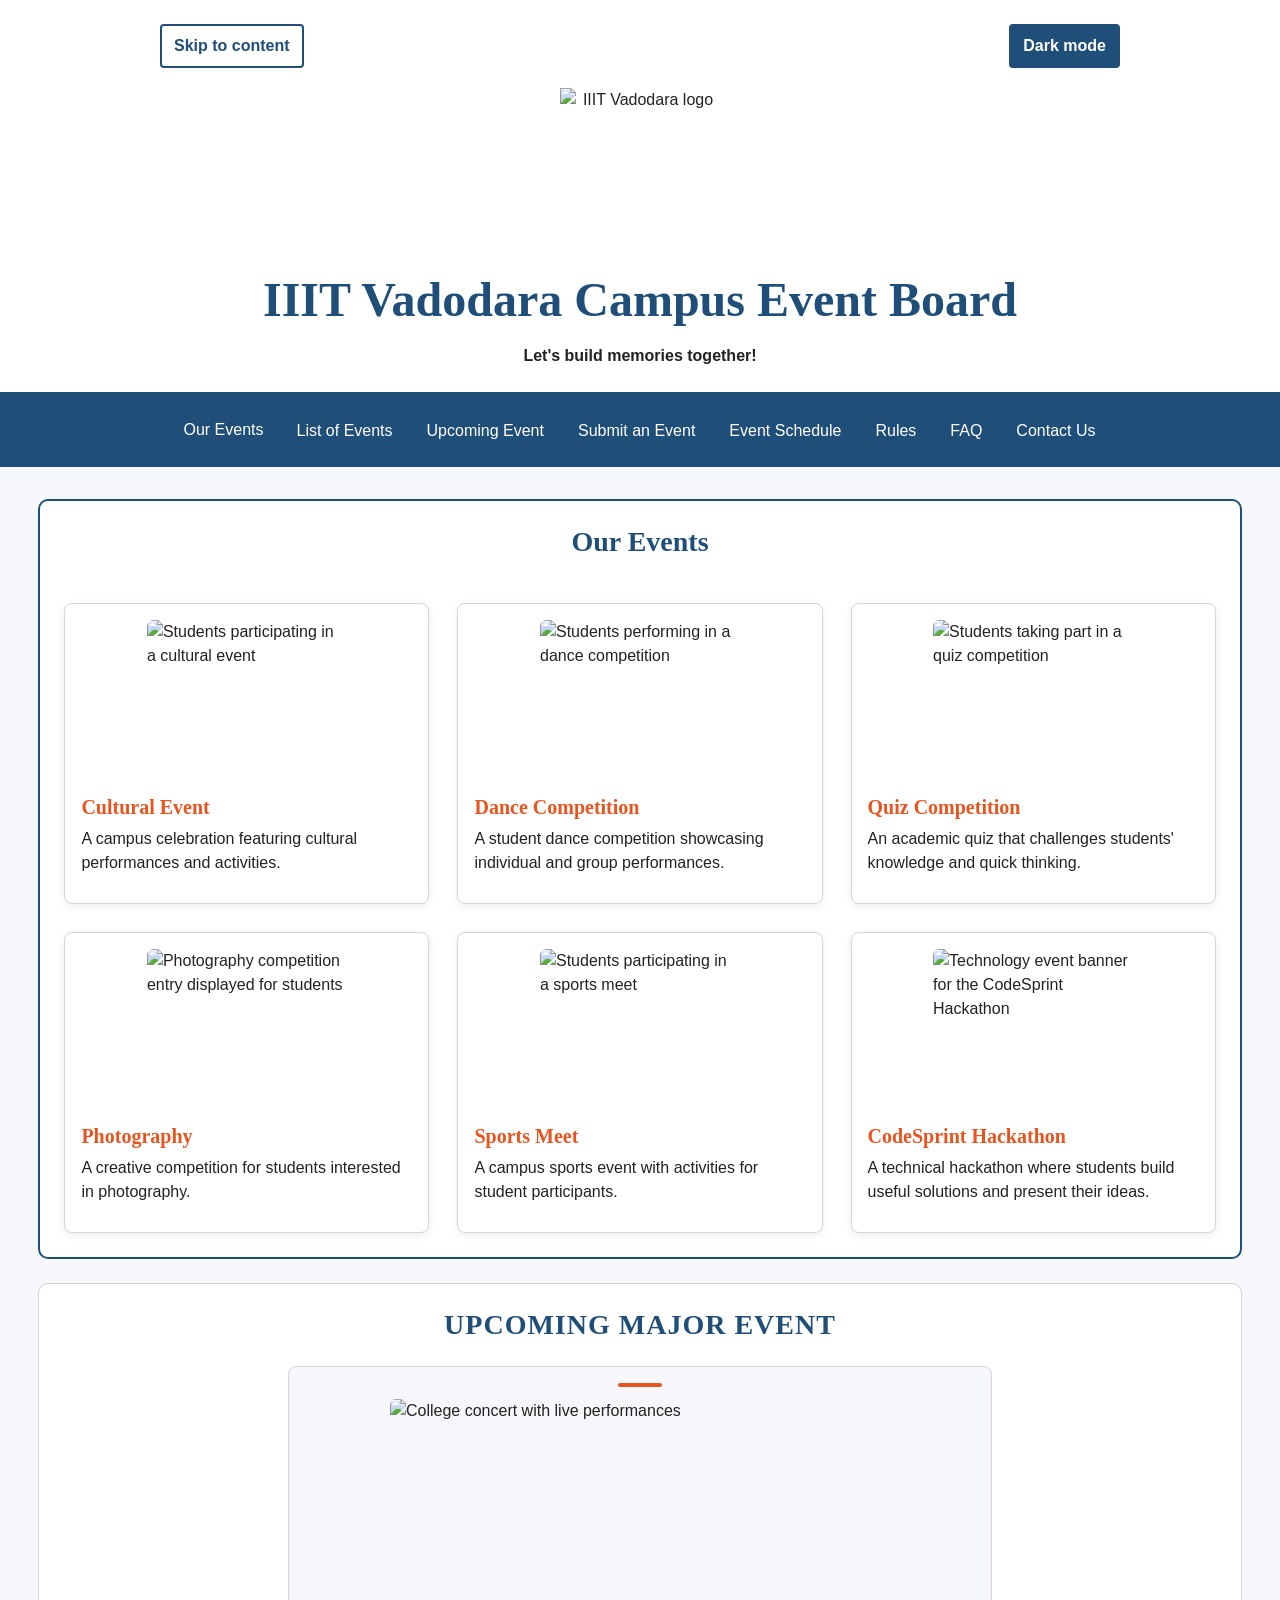
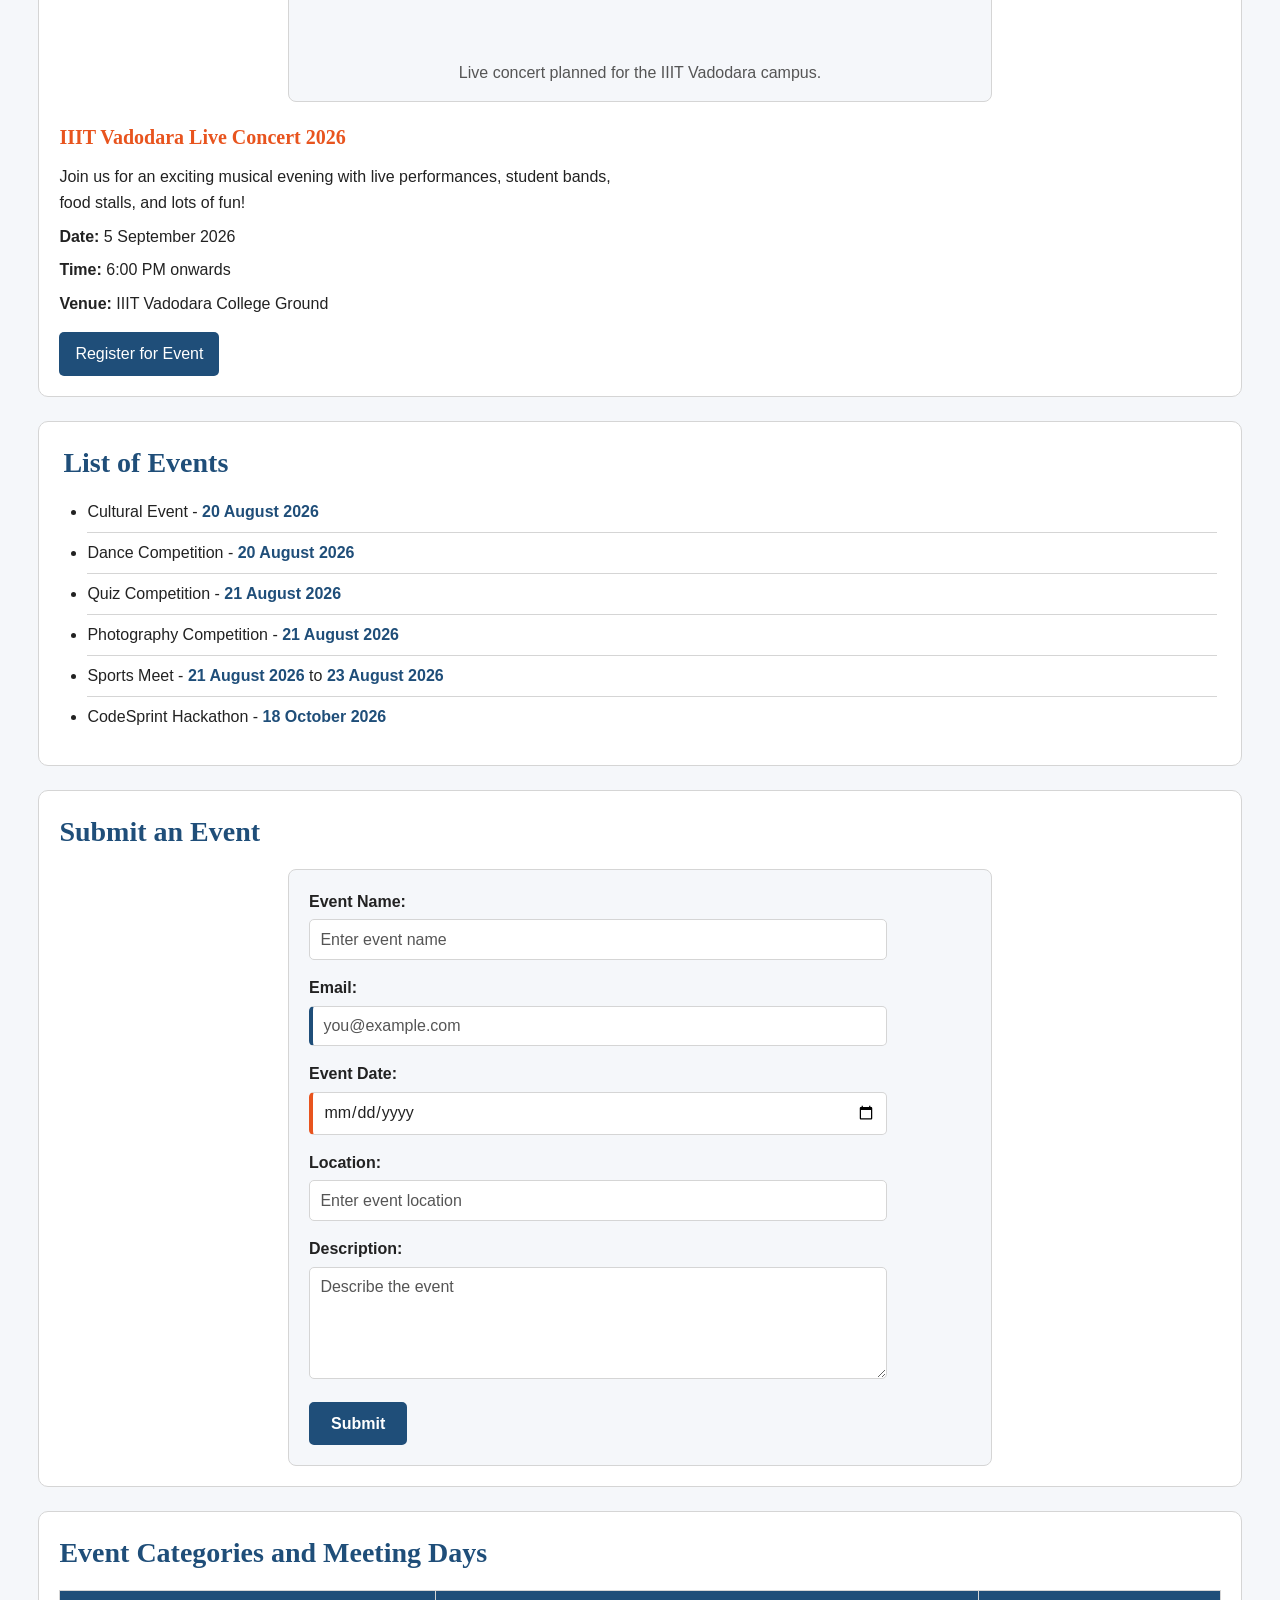
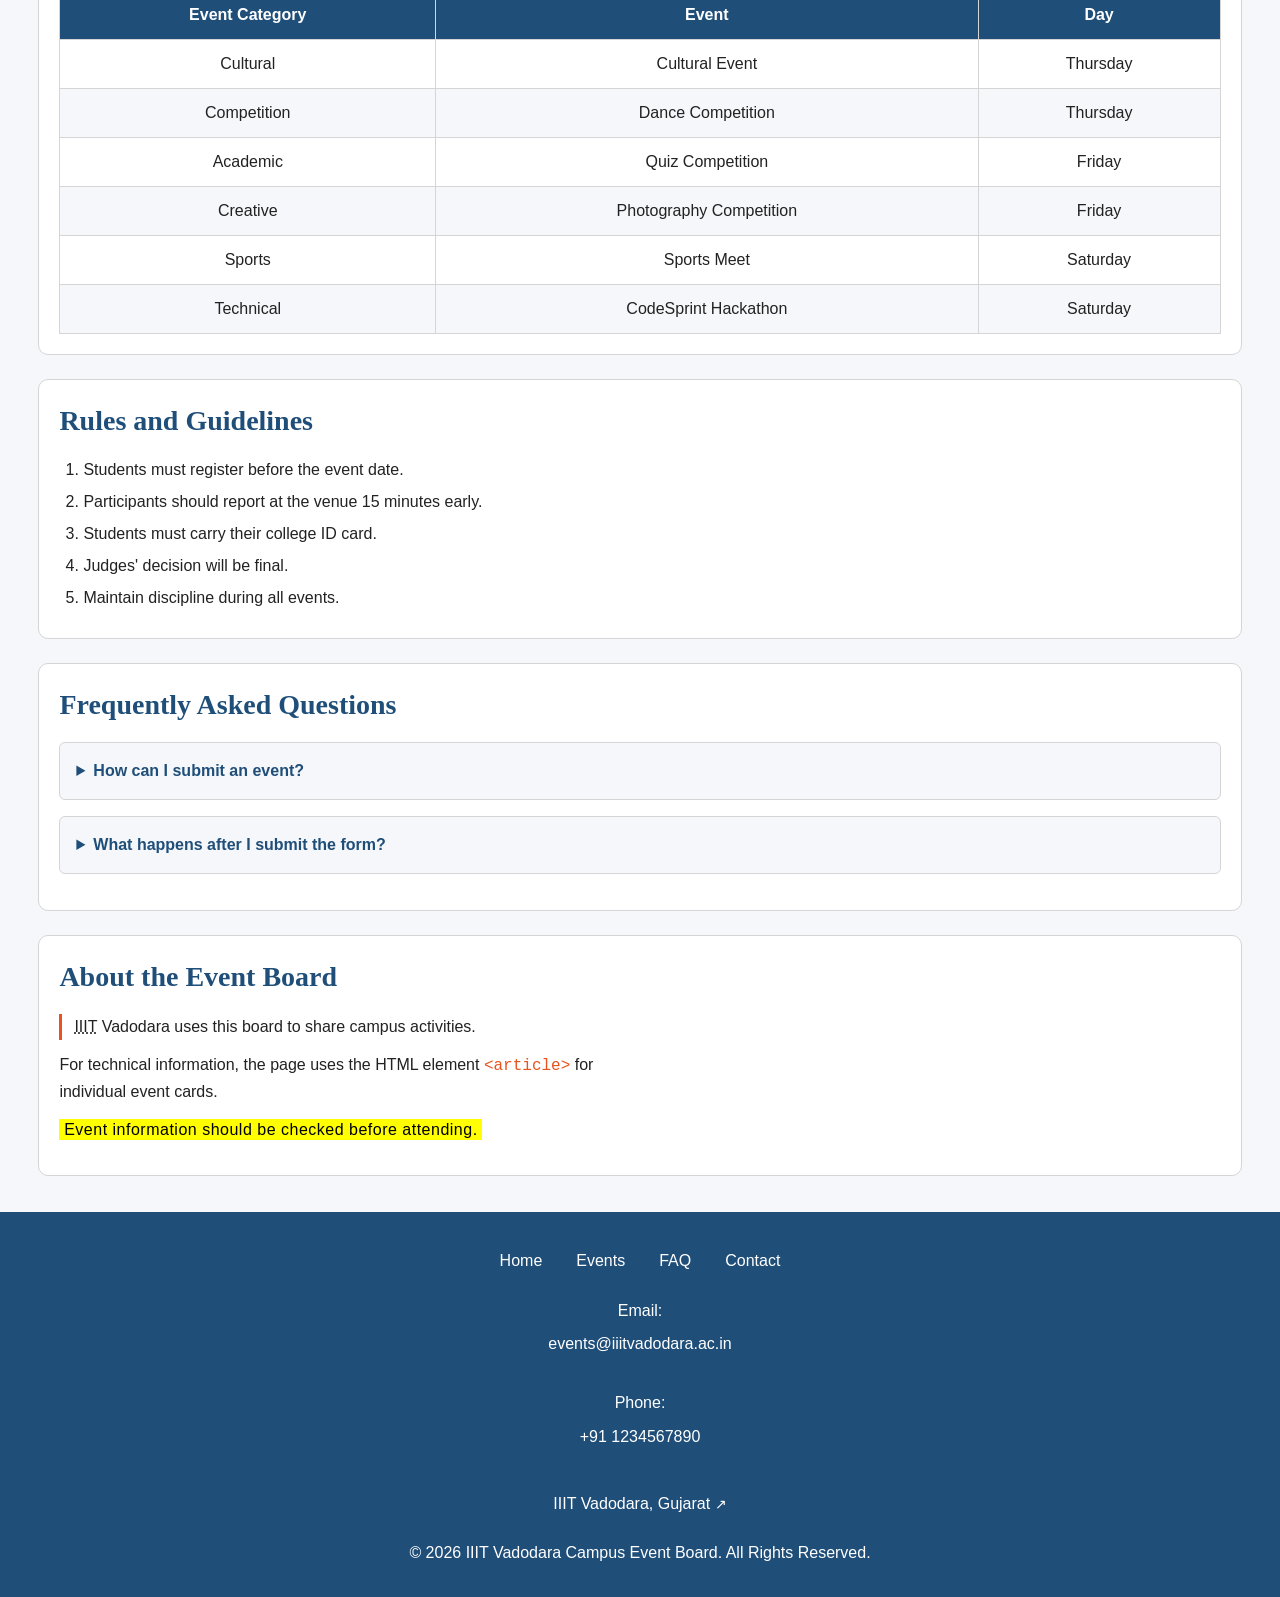
==== index.html @ 2565c114 "Adding main webpage" ====
<!DOCTYPE html>
<html lang="en">

<head>
  <meta charset="UTF-8">
  <meta name="viewport" content="width=device-width, initial-scale=1">
  <title>IIIT Vadodara Campus Event Board</title>
  <meta name="description" content="Campus Event Board for IIIT Vadodara, featuring events, schedules, registration, rules, and contact information.">

  <link rel="icon" href="favicon.png">

  <meta property="og:title" content="IIIT Vadodara Campus Event Board">
  <meta property="og:description" content="Explore campus events, upcoming activities, schedules, registration, and event guidelines at IIIT Vadodara.">
  <meta property="og:image" content="concert.jpeg">


  <link rel="stylesheet" href="base.css">
  <link rel="stylesheet" href="style.css">
  <link rel="stylesheet" href="theme-dark.css">
</head>

<body>

  <header class="site-header">
    <div class="header-tools">
      <a href="#main" class="skip">Skip to content</a>
      <button type="button" class="theme-toggle" id="theme-toggle" aria-pressed="false">Dark mode</button>
    </div>
    <img
      src="./logo.jpeg"
      alt="IIIT Vadodara logo"
      width="200"
      height="200"
    >

    <h1>IIIT Vadodara Campus Event Board</h1>

    <p>
      <strong>Let's build memories together!</strong>
    </p>
  </header>


  <nav>
    <div class="nav-links">
      <a href="#events" class="active">Our Events</a>
      <a href="#event-list">List of Events</a>
      <a href="#upcoming">Upcoming Event</a>
      <a href="#submit-event">Submit an Event</a>
      <a href="#event-table">Event Schedule</a>
      <a href="#rules">Rules</a>
      <a href="#faq">FAQ</a>
      <a href="#contact">Contact Us</a>
    </div>
    <button type="button" class="hamburger" aria-label="Open navigation menu" aria-expanded="false">Menu</button>
  </nav>

  <main id="main">

    <section id="events" class="events">
      <h2>Our Events</h2>

      <!-- B23: class selector deliberately conflicts with article selector -->
      <article>
        <img
          src="./cultural.jpg"
          alt="Students participating in a cultural event"
          width="200"
          height="160"
          loading="lazy"
          decoding="async"
        >
        <h3>Cultural Event</h3>
        <p>
          A campus celebration featuring cultural performances and activities.
        </p>
      </article>

      <article>
        <img
          src="./dance.jpeg"
          alt="Students performing in a dance competition"
          width="200"
          height="160"
          loading="lazy"
          decoding="async"
        >
        <h3>Dance Competition</h3>
        <p>
          A student dance competition showcasing individual and group performances.
        </p>
      </article>

      <article>
        <img
          src="./quiz.jpeg"
          alt="Students taking part in a quiz competition"
          width="200"
          height="160"
          loading="lazy"
          decoding="async"
        >
        <h3>Quiz Competition</h3>
        <p>
          An academic quiz that challenges students' knowledge and quick thinking.
        </p>
      </article>

      <article>
        <img
          src="./photography.jpeg"
          alt="Photography competition entry displayed for students"
          width="200"
          height="160"
          loading="lazy"
          decoding="async"
        >
        <h3>Photography</h3>
        <p>
          A creative competition for students interested in photography.
        </p>
      </article>

      <article>
        <img
          src="./sports.jpeg"
          alt="Students participating in a sports meet"
          width="200"
          height="160"
          loading="lazy"
          decoding="async"
        >
        <h3>Sports Meet</h3>
        <p>
          A campus sports event with activities for student participants.
        </p>
      </article>

      <article>
        <img
          src="./hack.png"
          alt="Technology event banner for the CodeSprint Hackathon"
          width="200"
          height="160"
          loading="lazy"
          decoding="async"
        >
        <h3>CodeSprint Hackathon</h3>
        <p>
          A technical hackathon where students build useful solutions and present their ideas.
        </p>
      </article>
    </section>

    <!-- event list section -->
    <section id="event-list" class="event-list">
      <h2>List of Events</h2>

      <ul>
        <li>
          Cultural Event -
          <time datetime="2026-08-20">20 August 2026</time>
        </li>

        <li>
          Dance Competition -
          <time datetime="2026-08-20">20 August 2026</time>
        </li>

        <li>
          Quiz Competition -
          <time datetime="2026-08-21">21 August 2026</time>
        </li>

        <li>
          Photography Competition -
          <time datetime="2026-08-21">21 August 2026</time>
        </li>

        <li>
          Sports Meet -
          <time datetime="2026-08-21">21 August 2026</time>
          to
          <time datetime="2026-08-23">23 August 2026</time>
        </li>

        <li>
          CodeSprint Hackathon -
          <time datetime="2026-10-18">18 October 2026</time>
        </li>
      </ul>
    </section>

    <!-- upcoming event section -->
    <section id="upcoming" class="upcoming">
      <h2>Upcoming Major Event</h2>

      <figure>
        <img
          src="./concert.jpeg"
          alt="College concert with live performances"
          width="500"
          height="250"
          loading="lazy"
          decoding="async"
        >
        <figcaption>
          Live concert planned for the IIIT Vadodara campus.
        </figcaption>
      </figure>

      <h3>IIIT Vadodara Live Concert 2026</h3>

      <p>
        Join us for an exciting musical evening with live performances,
        student bands, food stalls, and lots of fun!
      </p>

      <p>
        <strong>Date:</strong>
        <time datetime="2026-09-05">5 September 2026</time>
      </p>

      <p>
        <strong>Time:</strong> 6:00 PM onwards
      </p>

      <p>
        <strong>Venue:</strong> IIIT Vadodara College Ground
      </p>

      <a href="#submit-event">Register for Event</a>
    </section>

    <!-- event submission section -->
    <section id="submit-event" class="submit-event">
      <h2>Submit an Event</h2>

      <form action="sucess.html" method="get">

        <p>
          <label for="event-name">Event Name:</label>
          <input
            type="text"
            id="event-name"
            name="event-name"
            placeholder="Enter event name"
            required
          >
        </p>

        <p>
          <label for="event-email">Email:</label>
          <input
            type="email"
            id="event-email"
            name="event-email"
            placeholder="you@example.com"
            required
          >
        </p>

        <p>
          <label for="event-date">Event Date:</label>
          <input
            type="date"
            id="event-date"
            min="2026-09-24"
            max="2027-03-24"
            name="event-date"
            required
          >
        </p>

        <p>
          <label for="event-location">Location:</label>
          <input
            type="text"
            id="event-location"
            name="event-location"
            placeholder="Enter event location"
            required
          >
        </p>

        <p>
          <label for="event-description">Description:</label>
          <textarea
            id="event-description"
            name="event-description"
            placeholder="Describe the event"
            rows="5"
            cols="40"
            required
          ></textarea>
        </p>

        <button type="submit">Submit</button>

      </form>
    </section>

    <!-- event schedule section -->
    <section id="event-table" class="event-table">
      <h2>Event Categories and Meeting Days</h2>

      <table>
        <thead>
          <tr>
            <th scope="col">Event Category</th>
            <th scope="col">Event</th>
            <th scope="col">Day</th>
          </tr>
        </thead>

        <tbody>
          <tr>
            <td>Cultural</td>
            <td>Cultural Event</td>
            <td>Thursday</td>
          </tr>

          <tr>
            <td>Competition</td>
            <td>Dance Competition</td>
            <td>Thursday</td>
          </tr>

          <tr>
            <td>Academic</td>
            <td>Quiz Competition</td>
            <td>Friday</td>
          </tr>

          <tr>
            <td>Creative</td>
            <td>Photography Competition</td>
            <td>Friday</td>
          </tr>

          <tr>
            <td>Sports</td>
            <td>Sports Meet</td>
            <td>Saturday</td>
          </tr>

          <tr>
            <td>Technical</td>
            <td>CodeSprint Hackathon</td>
            <td>Saturday</td>
          </tr>
        </tbody>
      </table>
    </section>

    <!-- rules section -->
    <section id="rules" class="rules">
      <h2>Rules and Guidelines</h2>

      <ol>
        <li>Students must register before the event date.</li>
        <li>Participants should report at the venue 15 minutes early.</li>
        <li>Students must carry their college ID card.</li>
        <li>Judges' decision will be final.</li>
        <li>Maintain discipline during all events.</li>
      </ol>
    </section>

    <!-- faq section -->
    <section id="faq" class="faq">
      <h2>Frequently Asked Questions</h2>

      <details>
        <summary>How can I submit an event?</summary>
        <p>
          Complete the event submission form and select the
          <kbd>Submit</kbd> button.
        </p>
      </details>

      <details>
        <summary>What happens after I submit the form?</summary>
        <p>
          The browser displays the sample result
          <samp>Registration Successful!</samp>
          after the form is submitted.
        </p>
      </details>
    </section>

    <!-- meaningful text elements section -->
    <section id="information" class="information">
      <h2>About the Event Board</h2>

      <p>
        <abbr title="Indian Institute of Information Technology">IIIT</abbr>
        Vadodara uses this board to share campus activities.
      </p>

      <p>
        For technical information, the page uses the HTML element
        <code>&lt;article&gt;</code> for individual event cards.
      </p>

      <p>
        <mark>Event information should be checked before attending.</mark>
      </p>
    </section>

  </main>

  <!-- footer -->
  <footer id="contact">

    <nav>
      <a href="#main">Home</a>
      <a href="#events">Events</a>
      <a href="#faq">FAQ</a>
      <a href="#contact">Contact</a>
    </nav>

    <address>
      Email:
      <a href="mailto:events@iiitvadodara.ac.in">
        events@iiitvadodara.ac.in
      </a>
      <br>

      Phone:
      <a href="tel:+911234567890">
        +91 1234567890
      </a>
      <br>

      <a href="https://iiitvadodara.ac.in/">
        IIIT Vadodara, Gujarat
      </a>
    </address>

    <p>
      &copy; 2026 IIIT Vadodara Campus Event Board.
      All Rights Reserved.
    </p>

  </footer>

  <script>
    const themeToggle = document.getElementById("theme-toggle");
    const eventDate = document.getElementById("event-date");
    const eventForm = document.querySelector(".submit-event form");

    function formatDate(date) {
      const year = date.getFullYear();
      const month = String(date.getMonth() + 1).padStart(2, "0");
      const day = String(date.getDate()).padStart(2, "0");
      return `${year}-${month}-${day}`;
    }

    const today = new Date();
    const sixMonthsLater = new Date(today);
    sixMonthsLater.setMonth(sixMonthsLater.getMonth() + 6);

    eventDate.min = formatDate(today);
    eventDate.max = formatDate(sixMonthsLater);

    eventForm.addEventListener("submit", (event) => {
      if (eventDate.value < eventDate.min || eventDate.value > eventDate.max) {
        event.preventDefault();
        eventDate.setCustomValidity(`Choose a date between ${eventDate.min} and ${eventDate.max}.`);
        eventDate.reportValidity();
      } else {
        eventDate.setCustomValidity("");
      }
    });

    eventDate.addEventListener("input", () => eventDate.setCustomValidity(""));

    themeToggle.addEventListener("click", () => {
      const darkMode = document.body.classList.toggle("dark-mode");
      themeToggle.textContent = darkMode ? "Light mode" : "Dark mode";
      themeToggle.setAttribute("aria-pressed", String(darkMode));
    });

    const hamburger = document.querySelector(".hamburger");
    const navLinks = document.querySelector(".nav-links");

    hamburger.addEventListener("click", () => {
      const isOpen = navLinks.classList.toggle("is-open");
      hamburger.setAttribute("aria-expanded", String(isOpen));
      hamburger.setAttribute("aria-label", isOpen ? "Close navigation menu" : "Open navigation menu");
    });
  </script>
</body>

</html>
---- base.css ----
* { margin: 0; padding: 0; box-sizing: border-box; }

:root {
  --brand: #1f4e79;
  --accent: #e8541e;
  --surface: #f5f7fa;
  --text: #222222;
  --white: #ffffff;
  --border: #d5d5d5;
  --muted: #555555;
  --card-hover: rgb(31 78 121 / 6%);
  --success: hsl(145 55% 35%);
}

body { font-family: Arial, Helvetica, sans-serif; color: var(--text); background-color: var(--surface); }

h1, h2, h3 { font-family: Georgia, "Times New Roman", serif; }

h1 { color: var(--brand); }
h2 { color: var(--brand); margin-bottom: 1rem; }
h3 { color: var(--accent); margin-bottom: 0.5rem; }
p { line-height: 1.5; margin-bottom: 0.75rem; }

nav a { text-decoration: none; }

a:link { color: var(--brand); }
a:visited { color: var(--muted); }
a:hover { text-decoration: underline; }
a:active { color: var(--accent); }
---- style.css ----
* { box-sizing: border-box; }

body {
  display: grid;
  grid-template-areas: "header" "nav" "main" "footer";
  grid-template-columns: 1fr;
  min-height: 100vh;
}

body { font-size: 1rem; line-height: 1.5; }
p { max-width: 65ch; }
h1 { font-size: clamp(1.75rem, 4vw, 3rem); }
h2 { font-size: 1.75rem; }
h3 { font-size: 1.25rem; }
small { font-size: 0.875rem; }


.site-header {
  grid-area: header;
  padding: 1.5rem 5%;
  text-align: center;
  background-color: var(--white);
  border-bottom: 0.1875rem solid var(--brand);
}

.header-tools {
  display: flex;
  align-items: center;
  justify-content: space-between;
  gap: 1rem;
  width: calc(100% - 2rem);
  max-width: 60rem;
  margin: 0 auto 1.25rem;
}

.skip {
  display: inline-block;
  margin: 0;
  padding: 0.5rem 0.75rem;
  background-color: var(--white);
  color: var(--brand);
  border: 0.125rem solid var(--brand);
  border-radius: 0.25rem;
  font-weight: bold;
  text-decoration: none;
}

.skip:hover { background-color: var(--brand); color: var(--white); text-decoration: none; }
.skip:focus,
.theme-toggle:focus,
.hamburger:focus { outline: 0.1875rem solid var(--accent); outline-offset: 0.1875rem; }

.theme-toggle {
  display: inline-block;
  padding: 0.5rem 0.75rem;
  border: 0.125rem solid var(--brand);
  border-radius: 0.25rem;
  background-color: var(--brand);
  color: var(--white);
  font: inherit;
  font-weight: bold;
  cursor: pointer;
}

.theme-toggle:hover { background-color: var(--accent); border-color: var(--accent); }

.site-header img {
  display: block;
  width: 10rem;
  height: 10rem;
  max-width: 100%;
  object-fit: contain;
  margin: 0 auto 1rem;
}

.site-header h1 { color: var(--brand); margin-bottom: 0.5rem; }
.site-header p { margin: 0 auto; color: var(--text); }


body > nav {
  grid-area: nav;
  display: flex;
  align-items: center;
  justify-content: space-between;
  gap: 0.75rem;
  padding: 1rem 5%;
  background-color: var(--brand);
}

.nav-links {
  display: none;
  flex-wrap: wrap;
  justify-content: center;
  gap: 0.5rem;
  width: 100%;
}

.hamburger {
  display: inline-block;
  margin-left: auto;
  padding: 0.5rem 0.75rem;
  border: 0.125rem solid var(--white);
  border-radius: 0.25rem;
  background-color: transparent;
  color: var(--white);
  font: inherit;
  font-weight: bold;
  cursor: pointer;
}

/* Mobile navigation dropdown: the Menu button reveals the link list. */
@media (max-width: 39.99rem) {
  body > nav {
    flex-wrap: wrap;
  }

  .nav-links.is-open {
    display: flex;
    flex-direction: column;
    align-items: stretch;
    width: 100%;
    order: 2;
    padding-top: 0.5rem;
  }

  .nav-links.is-open a {
    width: 100%;
    text-align: center;
  }
}

/* descendant and child selectors, kept separate for comparison. */
nav a {
  color: var(--white);
  text-decoration: none;
  padding: 0.45rem 0.75rem;
  border-radius: 0.25rem;
}
nav > .nav-links > a { padding: 0.45rem 0.75rem; }
nav a:not(.active) { border: 1px solid transparent; }

/* LVHA order. */
nav a:link { color: var(--white); }
nav a:visited { color: var(--white); }
nav a:hover { background-color: var(--accent); color: var(--white); text-decoration: none; }
nav a:active { background-color: var(--white); color: var(--brand); }
nav a:focus { outline: 0.1875rem solid var(--white); outline-offset: 0.125rem; }


a[href^="https"]::after { content: " ↗"; font-size: 0.85em; }

main {
  grid-area: main;
  display: grid;
  grid-template-columns: 1fr;
  grid-template-areas: "events" "event-list" "upcoming" "submit-event" "event-table" "rules" "faq" "information";
  gap: 1.25rem;
  width: 100%;
  max-width: 100%;
  margin: 0 auto;
  padding: 2rem 3%;
}

section {
  min-width: 0;
  margin: 0 0 0.25rem 0;
  padding: 1.25rem;
  background-color: var(--white);
  border: 1px solid var(--border);
  border-radius: 0.625rem;
}

.events { grid-area: events; }
.event-list { grid-area: event-list; }
.upcoming { grid-area: upcoming; }
.submit-event { grid-area: submit-event; }
.event-table { grid-area: event-table; }
.rules { grid-area: rules; }
.faq { grid-area: faq; }
.information { grid-area: information; }

.events {
  display: grid;
  grid-template-columns: repeat(auto-fit, minmax(15rem, 1fr));
  gap: 1.25rem;
  background-color: var(--white);
  border: 0.125rem solid var(--brand);
}
.events > h2 { grid-column: 1 / -1; color: var(--brand); text-align: center; }

/* specificity example: low-specificity element selector. */
article {
  margin: 0.25rem;
  padding: 1rem;
  border: 1px solid var(--border);
  border-radius: 0.5rem;
  background-color: var(--white);
  box-shadow: 0 0.125rem 0.5rem rgb(0 0 0 / 8%);
  display: flex;
  flex-direction: column;
  justify-content: flex-start;
  min-width: 0;
}

/* sibling hover mechanism — h2 + p targets the first paragraph. */
h2 + p { border-left: 0.1875rem solid var(--accent); padding-left: 0.75rem; }
/* Lab 4 A3: h2 ~ p targets every following paragraph in the same parent. */
h2 ~ p { line-height: 1.6; }

.events article:hover {
  transform: translateY(-0.2rem);
  box-shadow: 0 0.5rem 1rem rgb(0 0 0 / 14%);
  background-color: var(--card-hover);
}
.events article:focus-within { outline: 0.125rem solid var(--accent); outline-offset: 0.125rem; }
.events article img {
  display: block;
  width: 100%;
  max-width: 12.5rem;
  height: 10rem;
  object-fit: cover;
  margin: 0 auto 1rem;
  border-radius: 0.375rem;
}
.events article h3 { color: var(--accent); margin-bottom: 0.5rem; }

/* inheritance tools. */
.events article p { color: inherit; }
.events article h3 { line-height: initial; }
.events article { text-align: unset; }


.event-list { padding: 1.25rem 1.5rem; }
.event-list ul { padding-left: 1.5rem; }
.event-list li { margin-bottom: 0.5rem; padding-bottom: 0.5rem; border-bottom: 1px solid var(--border); }
.event-list li:last-child { border-bottom: none; }
.event-list time { font-weight: bold; color: var(--brand); }

.upcoming h2 { text-align: center; text-transform: uppercase; letter-spacing: 0.0625rem; margin-bottom: 1.25rem; }
.upcoming figure {
  position: relative;
  width: 100%;
  max-width: 44rem;
  margin: 0 auto 1.25rem;
  padding: 1rem;
  background-color: var(--surface);
  border: 1px solid var(--border);
  border-radius: 0.5rem;
}


.upcoming figure::before {
  content: "";
  display: block;
  width: 2.8rem;
  height: 0.25rem;
  margin: 0 auto 0.75rem;
  background-color: var(--accent);
  border-radius: 0.125rem;
}

.upcoming figure img {
  display: block;
  width: 100%;
  max-width: 31.25rem;
  height: auto;
  aspect-ratio: 2 / 1;
  object-fit: cover;
  margin: 0 auto;
  border-radius: 0.375rem;
}
.upcoming figcaption { margin-top: 0.75rem; text-align: center; color: var(--muted); }
.upcoming h3 { color: var(--accent); margin-bottom: 0.75rem; }
.upcoming p { margin-bottom: 0.5rem; }
.upcoming > a {
  display: inline-block;
  margin-top: 0.5rem;
  padding: 0.6rem 1rem;
  background-color: var(--brand);
  color: var(--white);
  border-radius: 0.3125rem;
  text-decoration: none;
}
.upcoming > a:link { color: var(--white); }
.upcoming > a:visited { color: var(--white); }
.upcoming > a:hover { background-color: var(--accent); color: var(--white); }
.upcoming > a:active { background-color: var(--white); color: var(--brand); }
.upcoming > a:focus { outline: 0.1875rem solid var(--accent); outline-offset: 0.1875rem; }

.submit-event form {
  width: 100%;
  max-width: 44rem;
  margin: 0 auto;
  padding: 1.25rem;
  background-color: var(--surface);
  border: 1px solid var(--border);
  border-radius: 0.5rem;
}
.submit-event form p { margin-bottom: 1rem; }
.submit-event label { display: block; margin-bottom: 0.35rem; font-weight: bold; }
input,
textarea {
  width: 100%;
  max-width: 100%;
  padding: 0.65rem;
  font: 1rem Arial, Helvetica, sans-serif;
  color: var(--text);
  background-color: var(--white);
  border: 1px solid var(--border);
  border-radius: 0.3125rem;
}
/* attribute selectors. */
input[type="email"] { border-left: 0.25rem solid var(--brand); }
input[type="date"] { border-left: 0.25rem solid var(--accent); }
/* keyboard-visible form state. */
input:focus,
textarea:focus { outline: 0.1875rem solid var(--accent); outline-offset: 0.125rem; }
/* generated placeholder styling. */
input::placeholder,
textarea::placeholder { color: var(--muted); opacity: 1; }

button {
  padding: 0.65rem 1.25rem;
  font: bold 1rem Arial, Helvetica, sans-serif;
  color: var(--white);
  background-color: var(--brand);
  border: 0.125rem solid var(--brand);
  border-radius: 0.3125rem;
  cursor: pointer;
}
button:hover { background-color: var(--accent); border-color: var(--accent); }
button:focus { outline: 0.1875rem solid var(--accent); outline-offset: 0.1875rem; }

.event-table { overflow-x: auto; }
.event-table table { width: 100%; border-collapse: collapse; background-color: var(--white); }
.event-table th,
.event-table td { padding: 0.75rem; border: 1px solid var(--border); text-align: center; }
.event-table th { background-color: var(--brand); color: var(--white); font-weight: bold; }

.event-table tbody tr:nth-child(even) { background-color: var(--surface); }

.rules ol { padding-left: 1.5rem; }
.rules li { margin-bottom: 0.5rem; }
.faq details { margin-bottom: 1rem; padding: 1rem; background-color: var(--surface); border: 1px solid var(--border); border-radius: 0.375rem; }
.faq summary { cursor: pointer; font-weight: bold; color: var(--brand); }
.faq summary:hover { text-decoration: underline; }
.information mark { padding: 0.15rem 0.3rem; letter-spacing: 0.03125rem; }
.information code { color: var(--accent); font-family: "Courier New", monospace; }


footer {
  grid-area: footer;
  padding: 2rem 5%;
  background-color: var(--brand);
  color: var(--white);
  text-align: center;
}

footer nav {
  display: flex;
  justify-content: center;
  align-items: center;
  flex-wrap: wrap;
  gap: 1rem;
  margin-bottom: 1.25rem;
}

footer nav a,
footer address a {
  display: inline-block;
  padding: 0.25rem 0.5rem;
  border-radius: 0.25rem;
  color: var(--white);
  text-decoration: none;
}

/* LVHA order */
footer nav a:link,
footer address a:link {
  color: var(--white);
}

footer nav a:visited,
footer address a:visited {
  color: var(--white);
}

footer nav a:hover,
footer address a:hover {
  color: var(--brand);
  background-color: var(--white);
  text-decoration: underline;
}

footer nav a:active,
footer address a:active {
  color: var(--brand);
  background-color: var(--white);
}

footer nav a:focus,
footer address a:focus {
  color: var(--brand);
  background-color: var(--white);
  outline: 0.1875rem solid var(--accent);
  outline-offset: 0.1875rem;
}

footer address {
  display: flex;
  flex-direction: column;
  align-items: center;
  gap: 0.25rem;
  margin: 0 auto 1.25rem;
  font-style: normal;
  line-height: 1.6;
  text-align: center;
}

footer p {
  margin: 0 auto;
  max-width: 65ch;
  text-align: center;
}

@media (min-width: 40rem) {
  .nav-links { display: flex; }
  .hamburger { display: none; }
  .events { grid-template-columns: repeat(2, minmax(15rem, 1fr)); }
}

@media (min-width: 64rem) {
  main {
    grid-template-columns: 1fr;
    grid-template-areas:
      "events"
      "upcoming"
      "event-list"
      "submit-event"
      "event-table"
      "rules"
      "faq"
      "information";
    align-items: start;
  }
  .events { grid-template-columns: repeat(3, minmax(15rem, 1fr)); }
}

/* Narrow screens keep controls and cards from overlapping. */
@media (max-width: 39.99rem) {
  .header-tools { align-items: stretch; }
  .theme-toggle { white-space: nowrap; }
}



/* Registration success page */
.success-page {
    min-height: 100vh;
    display: flex;
    justify-content: center;
    align-items: center;
    padding: 2rem;
    background-color: var(--surface);
}

.success-card {
    width: min(90%, 35rem);
    padding: 3rem 2rem;
    text-align: center;
    background-color: var(--paper);
    border: 1px solid var(--brand);
    border-radius: 0.75rem;
    box-shadow: 0 0.5rem 1.5rem rgb(0 0 0 / 10%);
}

.success-icon {
    width: 4rem;
    height: 4rem;
    margin: 0 auto 1.5rem;
    display: flex;
    justify-content: center;
    align-items: center;
    border-radius: 50%;
    background-color: var(--brand);
    color: var(--white);
    font-size: 2rem;
    font-weight: bold;
}

.success-card h1 {
    margin-bottom: 1rem;
    color: var(--brand);
}

.success-card p {
    margin: 0 auto 2rem;
    max-width: 65ch;
    color: var(--text);
}

.success-home {
    display: inline-block;
    padding: 0.75rem 1.5rem;
    border-radius: 0.375rem;
    background-color: var(--brand);
    color: var(--white);
    text-decoration: none;
    font-weight: bold;
}

/* LVHA order */
.success-home:link {
    color: var(--white);
}

.success-home:visited {
    color: var(--white);
}

.success-home:hover {
    background-color: var(--accent);
    color: var(--white);
}

.success-home:active {
    background-color: var(--brand);
    color: var(--white);
}

.success-home:focus {
    outline: 0.1875rem solid var(--accent);
    outline-offset: 0.1875rem;
}
---- theme-dark.css ----
body.dark-mode {
  --brand: #6fa8dc;
  --accent: #ff9b73;
  --surface: #181818;
  --text: #eeeeee;
  --white: #242424;
  --border: #555555;
  --muted: #cccccc;
  --card-hover: rgb(255 255 255 / 7%);
  --success: hsl(145 55% 55%);
}
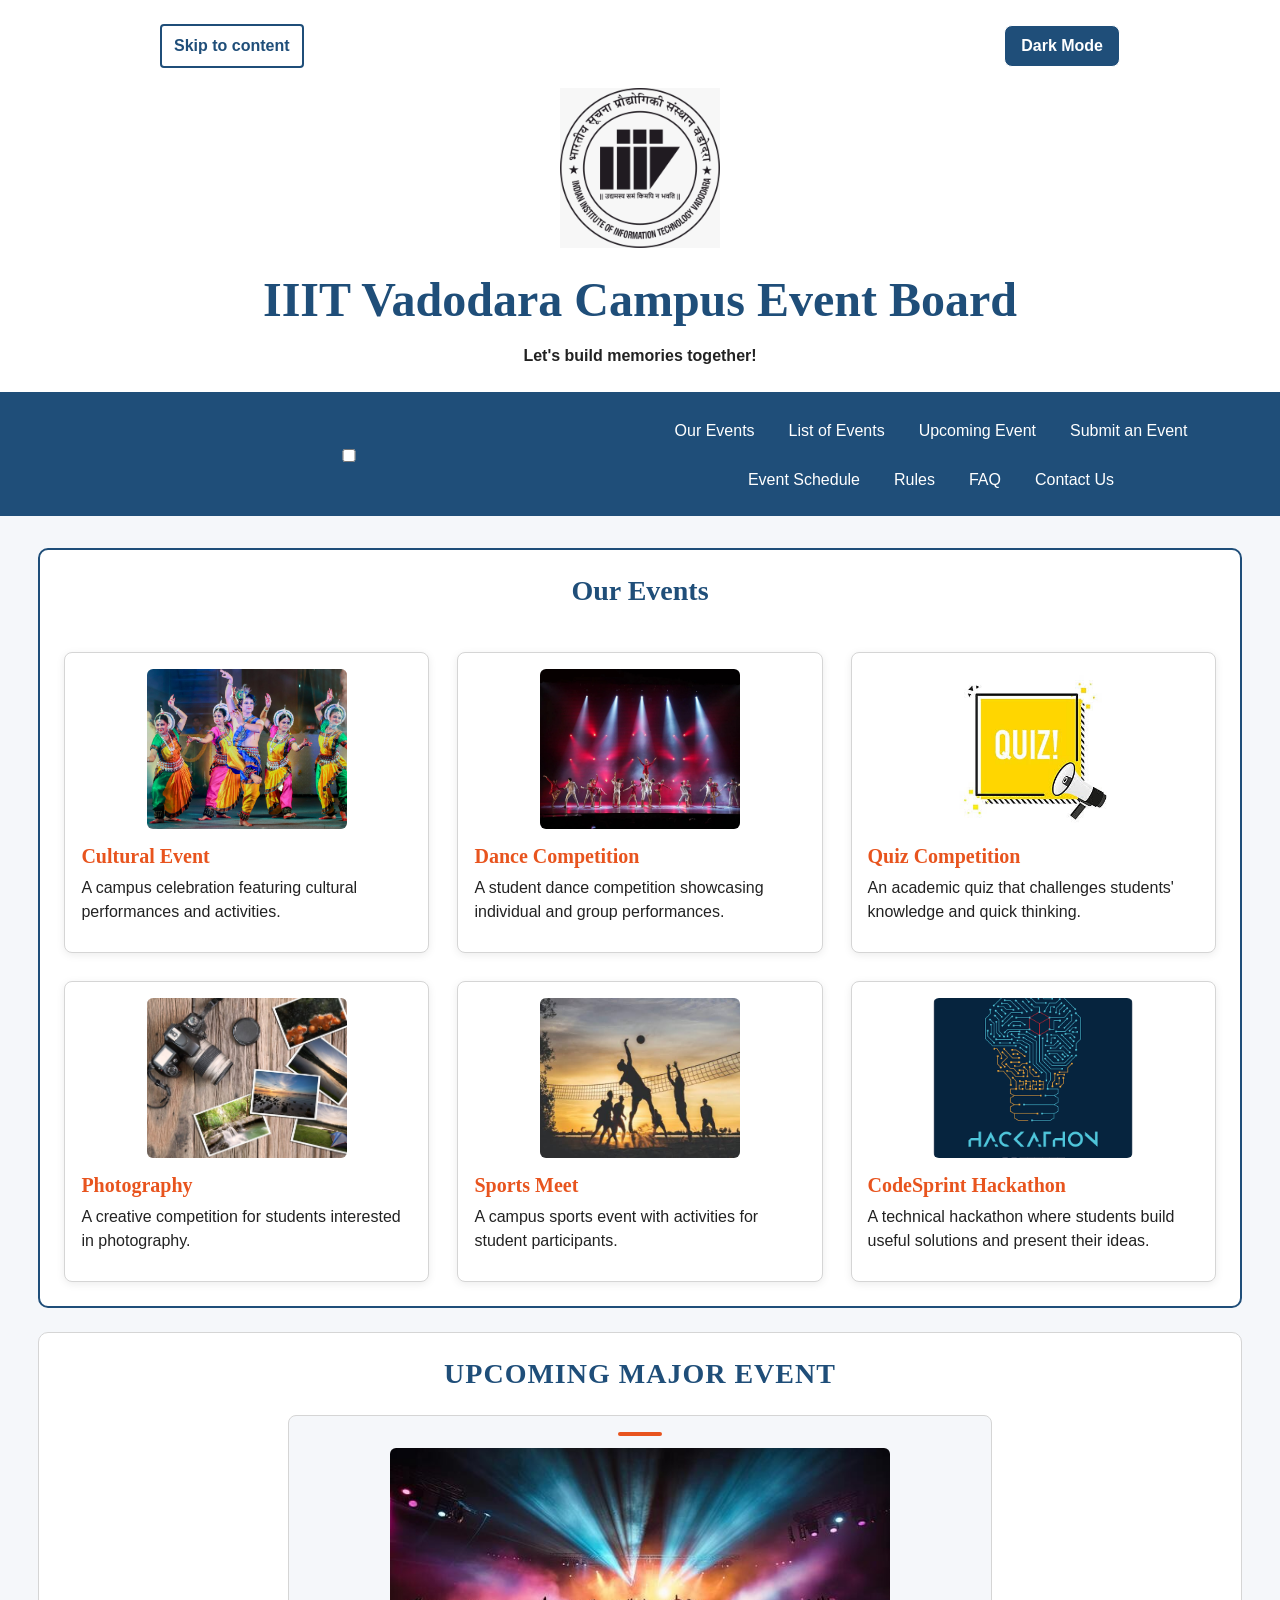
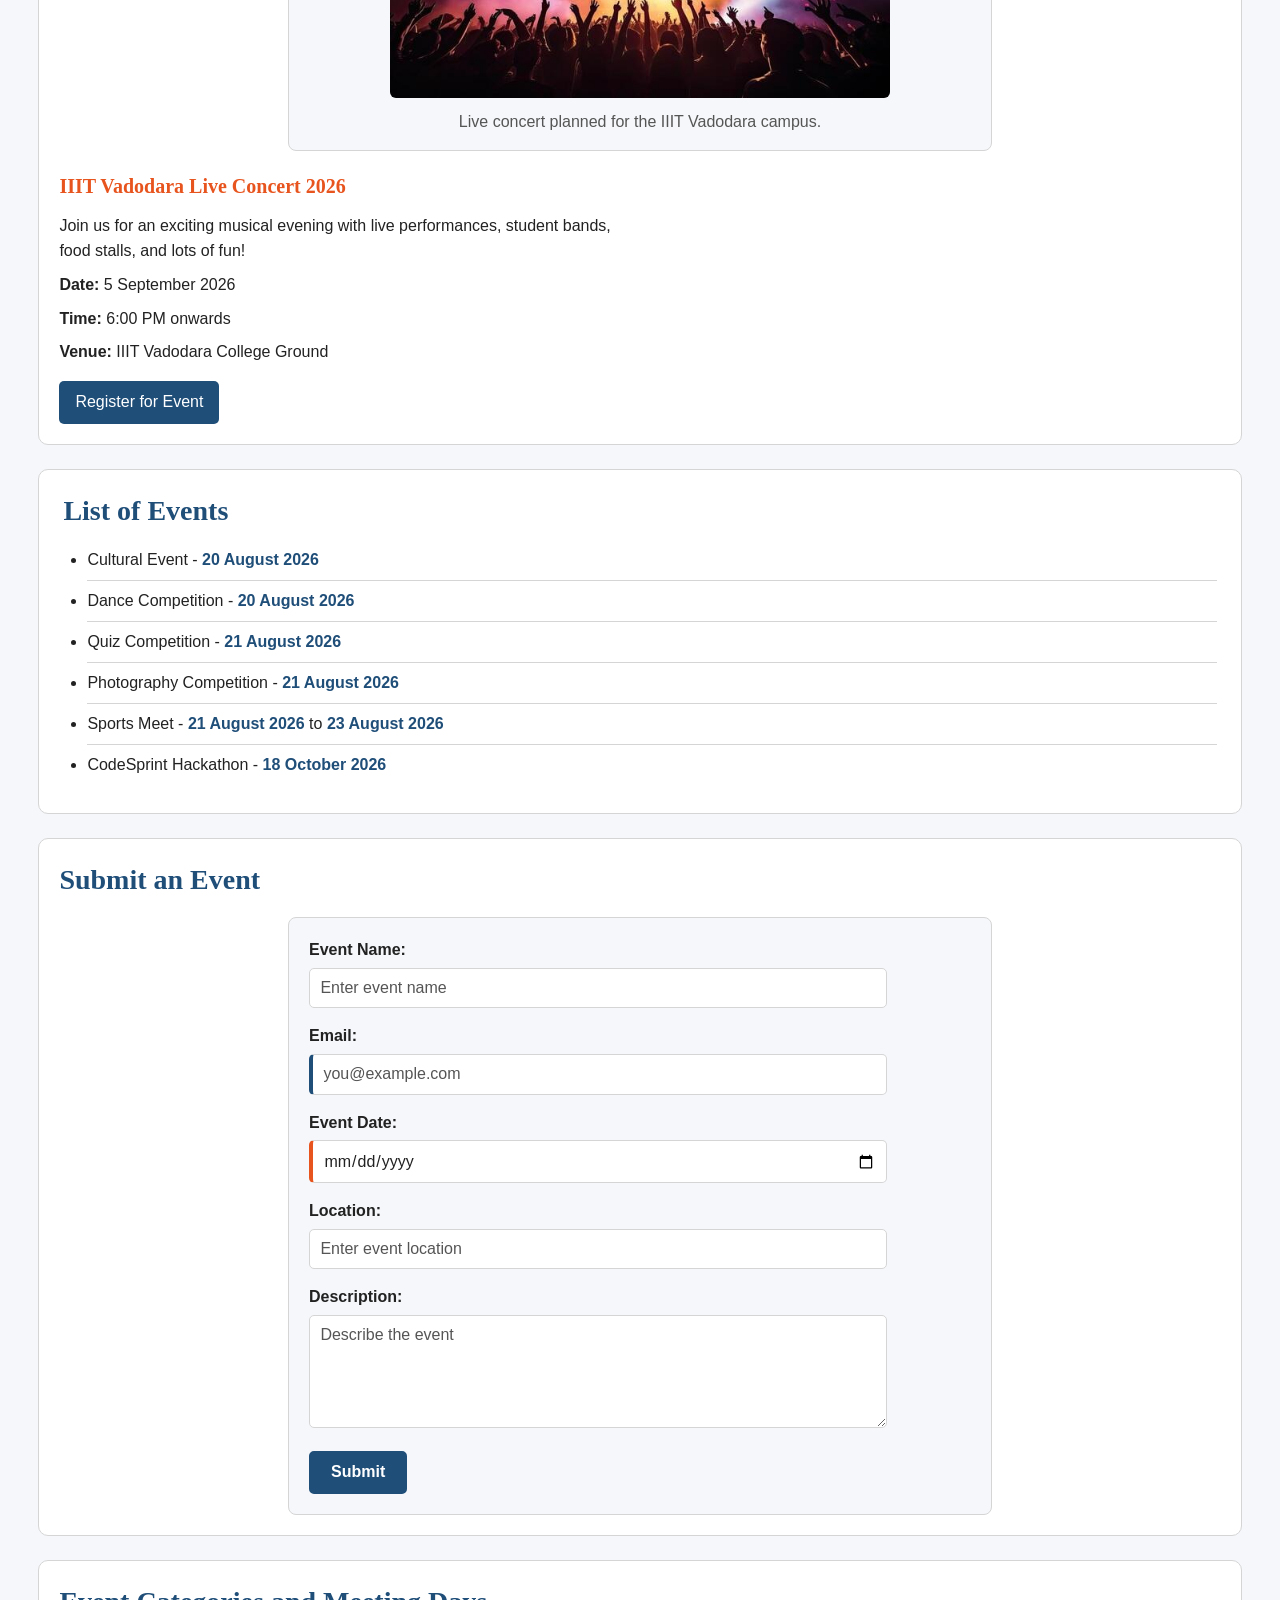
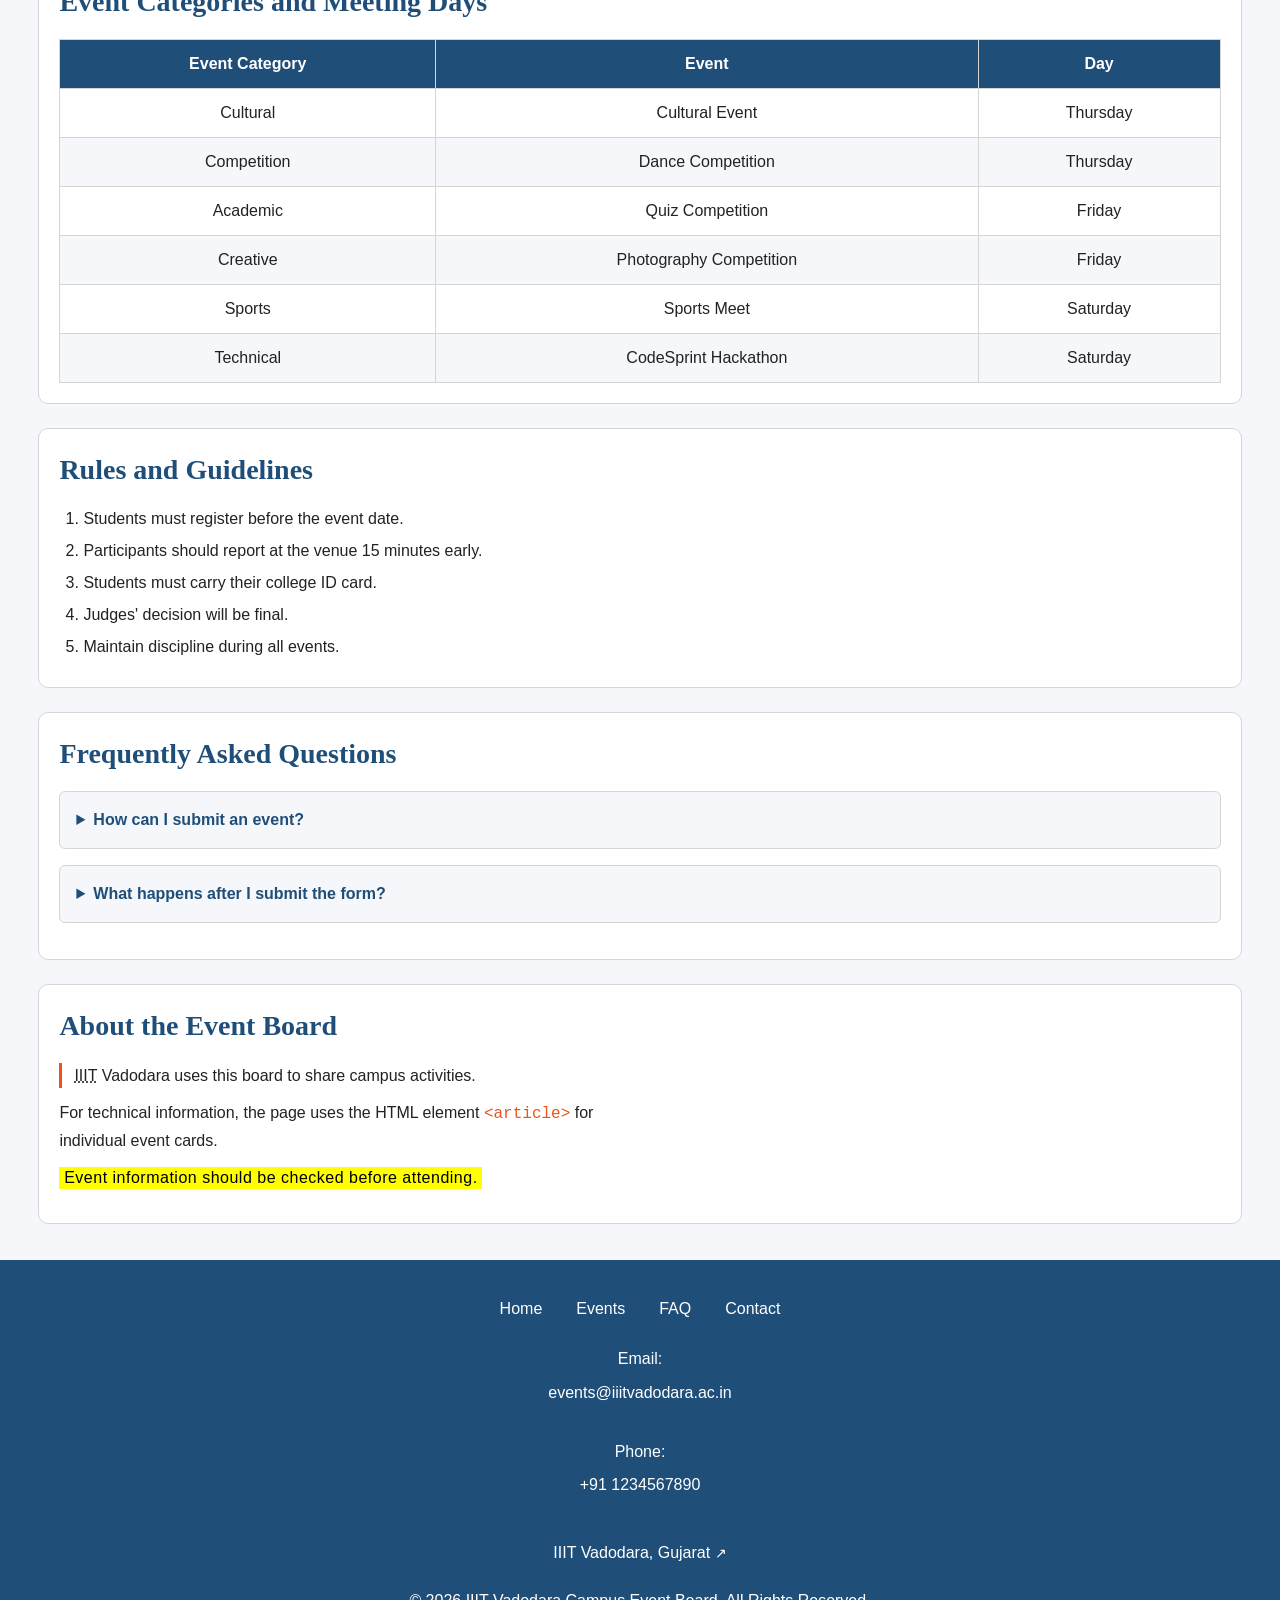
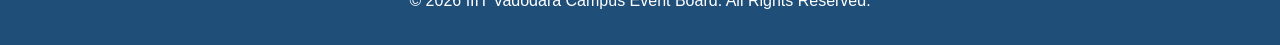
==== commit 0fb0c670: "Updated index.html" ====
--- a/index.html
+++ b/index.html
@@ -24,7 +24,15 @@
   <header class="site-header">
     <div class="header-tools">
       <a href="#main" class="skip">Skip to content</a>
-      <button type="button" class="theme-toggle" id="theme-toggle" aria-pressed="false">Dark mode</button>
+      <input
+          type="checkbox"
+          id="theme-toggle-checkbox"
+          class="theme-toggle-checkbox"
+        />
+
+        <label for="theme-toggle-checkbox" class="theme-toggle">
+          Dark Mode
+        </label>
     </div>
     <img
       src="./logo.jpeg"
@@ -42,17 +50,22 @@
 
 
   <nav>
-    <div class="nav-links">
-      <a href="#events" class="active">Our Events</a>
-      <a href="#event-list">List of Events</a>
-      <a href="#upcoming">Upcoming Event</a>
-      <a href="#submit-event">Submit an Event</a>
-      <a href="#event-table">Event Schedule</a>
-      <a href="#rules">Rules</a>
-      <a href="#faq">FAQ</a>
-      <a href="#contact">Contact Us</a>
-    </div>
-    <button type="button" class="hamburger" aria-label="Open navigation menu" aria-expanded="false">Menu</button>
+    <input type="checkbox" id="menu-toggle" class="menu-checkbox">
+
+<label for="menu-toggle" class="hamburger">
+    Menu
+</label>
+
+<div class="nav-links">
+    <a href="#events">Our Events</a>
+    <a href="#event-list">List of Events</a>
+    <a href="#upcoming">Upcoming Event</a>
+    <a href="#submit-event">Submit an Event</a>
+    <a href="#event-table">Event Schedule</a>
+    <a href="#rules">Rules</a>
+    <a href="#faq">FAQ</a>
+    <a href="#contact">Contact Us</a>
+</div>
   </nav>
 
   <main id="main">
@@ -262,12 +275,13 @@
 
         <p>
           <label for="event-date">Event Date:</label>
+
           <input
             type="date"
             id="event-date"
-            min="2026-09-24"
-            max="2027-03-24"
             name="event-date"
+            min="2026-10-12"
+            max="2027-04-12"
             required
           >
         </p>
@@ -443,53 +457,6 @@
     </p>
 
   </footer>
-
-  <script>
-    const themeToggle = document.getElementById("theme-toggle");
-    const eventDate = document.getElementById("event-date");
-    const eventForm = document.querySelector(".submit-event form");
-
-    function formatDate(date) {
-      const year = date.getFullYear();
-      const month = String(date.getMonth() + 1).padStart(2, "0");
-      const day = String(date.getDate()).padStart(2, "0");
-      return `${year}-${month}-${day}`;
-    }
-
-    const today = new Date();
-    const sixMonthsLater = new Date(today);
-    sixMonthsLater.setMonth(sixMonthsLater.getMonth() + 6);
-
-    eventDate.min = formatDate(today);
-    eventDate.max = formatDate(sixMonthsLater);
-
-    eventForm.addEventListener("submit", (event) => {
-      if (eventDate.value < eventDate.min || eventDate.value > eventDate.max) {
-        event.preventDefault();
-        eventDate.setCustomValidity(`Choose a date between ${eventDate.min} and ${eventDate.max}.`);
-        eventDate.reportValidity();
-      } else {
-        eventDate.setCustomValidity("");
-      }
-    });
-
-    eventDate.addEventListener("input", () => eventDate.setCustomValidity(""));
-
-    themeToggle.addEventListener("click", () => {
-      const darkMode = document.body.classList.toggle("dark-mode");
-      themeToggle.textContent = darkMode ? "Light mode" : "Dark mode";
-      themeToggle.setAttribute("aria-pressed", String(darkMode));
-    });
-
-    const hamburger = document.querySelector(".hamburger");
-    const navLinks = document.querySelector(".nav-links");
-
-    hamburger.addEventListener("click", () => {
-      const isOpen = navLinks.classList.toggle("is-open");
-      hamburger.setAttribute("aria-expanded", String(isOpen));
-      hamburger.setAttribute("aria-label", isOpen ? "Close navigation menu" : "Open navigation menu");
-    });
-  </script>
 </body>
 
-</html>+</html>
--- a/style.css
+++ b/style.css
@@ -531,4 +531,24 @@
 .success-home:focus {
     outline: 0.1875rem solid var(--accent);
     outline-offset: 0.1875rem;
-}+}
+
+
+
+.theme-toggle-checkbox {
+    position: absolute;
+    opacity: 0;
+}
+
+.theme-toggle {
+    cursor: pointer;
+    display: inline-block;
+    padding: 0.5rem 1rem;
+    border: 1px solid currentColor;
+    border-radius: 0.5rem;
+}
+
+.theme-toggle-checkbox:focus-visible + .theme-toggle {
+    outline: 3px solid #2563eb;
+    outline-offset: 3px;
+}
--- a/theme-dark.css
+++ b/theme-dark.css
@@ -1,11 +1,153 @@
-body.dark-mode {
-  --brand: #6fa8dc;
-  --accent: #ff9b73;
-  --surface: #181818;
-  --text: #eeeeee;
-  --white: #242424;
-  --border: #555555;
-  --muted: #cccccc;
-  --card-hover: rgb(255 255 255 / 7%);
-  --success: hsl(145 55% 55%);
+
+body:has(#theme-toggle-checkbox:checked) {
+    background-color: #121212;
+    color: #f1f1f1;
 }
+
+/* Header */
+body:has(#theme-toggle-checkbox:checked) .site-header {
+    background-color: #1e1e1e;
+    color: #f1f1f1;
+}
+
+/* Main sections*/
+body:has(#theme-toggle-checkbox:checked) main > section {
+    background-color: #1e1e1e;
+    color: #f1f1f1;
+}
+
+/* Individual event cards */
+body:has(#theme-toggle-checkbox:checked) .events article {
+    background-color: #292929;
+    color: #f1f1f1;
+    border-color: #444;
+}
+
+/* All section headings */
+body:has(#theme-toggle-checkbox:checked) main h2,
+body:has(#theme-toggle-checkbox:checked) main h3 {
+    color: #8ab4f8;
+}
+
+/* Paragraphs, list items and descriptions */
+body:has(#theme-toggle-checkbox:checked) main p,
+body:has(#theme-toggle-checkbox:checked) main li,
+body:has(#theme-toggle-checkbox:checked) main figcaption,
+body:has(#theme-toggle-checkbox:checked) main address {
+    color: #e0e0e0;
+}
+
+/* List of Events: preserve existing layout */
+body:has(#theme-toggle-checkbox:checked) .event-list {
+    background-color: #1e1e1e;
+    color: #f1f1f1;
+}
+
+body:has(#theme-toggle-checkbox:checked) .event-list li {
+    color: #e0e0e0;
+    border-color: #444;
+}
+
+body:has(#theme-toggle-checkbox:checked) .event-list time {
+    color: #8ab4f8;
+}
+
+/* Upcoming event image caption */
+body:has(#theme-toggle-checkbox:checked) .upcoming figcaption {
+    color: #e0e0e0;
+}
+
+/* Form */
+body:has(#theme-toggle-checkbox:checked) .submit-event form {
+    background-color: #292929;
+    color: #f1f1f1;
+    border-color: #444;
+}
+
+body:has(#theme-toggle-checkbox:checked) .submit-event label {
+    color: #f1f1f1;
+}
+
+body:has(#theme-toggle-checkbox:checked) input:not([type="checkbox"]),
+body:has(#theme-toggle-checkbox:checked) textarea,
+body:has(#theme-toggle-checkbox:checked) select {
+    background-color: #333;
+    color: #f1f1f1;
+    border-color: #666;
+}
+
+body:has(#theme-toggle-checkbox:checked) input::placeholder,
+body:has(#theme-toggle-checkbox:checked) textarea::placeholder {
+    color: #bdbdbd;
+}
+
+/* Buttons */
+body:has(#theme-toggle-checkbox:checked) button {
+    background-color: #245b91;
+    color: #fff;
+    border-color: #568ac0;
+}
+
+/* Event schedule table */
+body:has(#theme-toggle-checkbox:checked) .event-table table {
+    color: #f1f1f1;
+    border-color: #555;
+}
+
+body:has(#theme-toggle-checkbox:checked) .event-table th,
+body:has(#theme-toggle-checkbox:checked) .event-table td {
+    background-color: #292929;
+    color: #f1f1f1;
+    border-color: #555;
+}
+
+/* FAQ */
+body:has(#theme-toggle-checkbox:checked) .faq details {
+    color: #f1f1f1;
+}
+
+body:has(#theme-toggle-checkbox:checked) .faq summary {
+    color: #8ab4f8;
+}
+
+/* Links */
+body:has(#theme-toggle-checkbox:checked) main a,
+body:has(#theme-toggle-checkbox:checked) footer a {
+    color: #8ab4f8;
+}
+
+/* Navigation */
+body:has(#theme-toggle-checkbox:checked) nav {
+    background-color: #222;
+    color: #f1f1f1;
+}
+
+body:has(#theme-toggle-checkbox:checked) nav a {
+    color: #f1f1f1;
+}
+
+/* Footer */
+body:has(#theme-toggle-checkbox:checked) footer {
+    background-color: #1e1e1e;
+    color: #f1f1f1;
+}
+
+
+body:has(#theme-toggle-checkbox:checked) mark {
+    background-color: #66551b;
+    color: #fff;
+}
+
+body:has(#theme-toggle-checkbox:checked) code,
+body:has(#theme-toggle-checkbox:checked) kbd,
+body:has(#theme-toggle-checkbox:checked) samp {
+    background-color: #333;
+    color: #f1f1f1;
+    border-color: #555;
+}
+
+/* Keyboard accessibility */
+.theme-toggle-checkbox:focus-visible + .theme-toggle {
+    outline: 3px solid #8ab4f8;
+    outline-offset: 3px;
+}
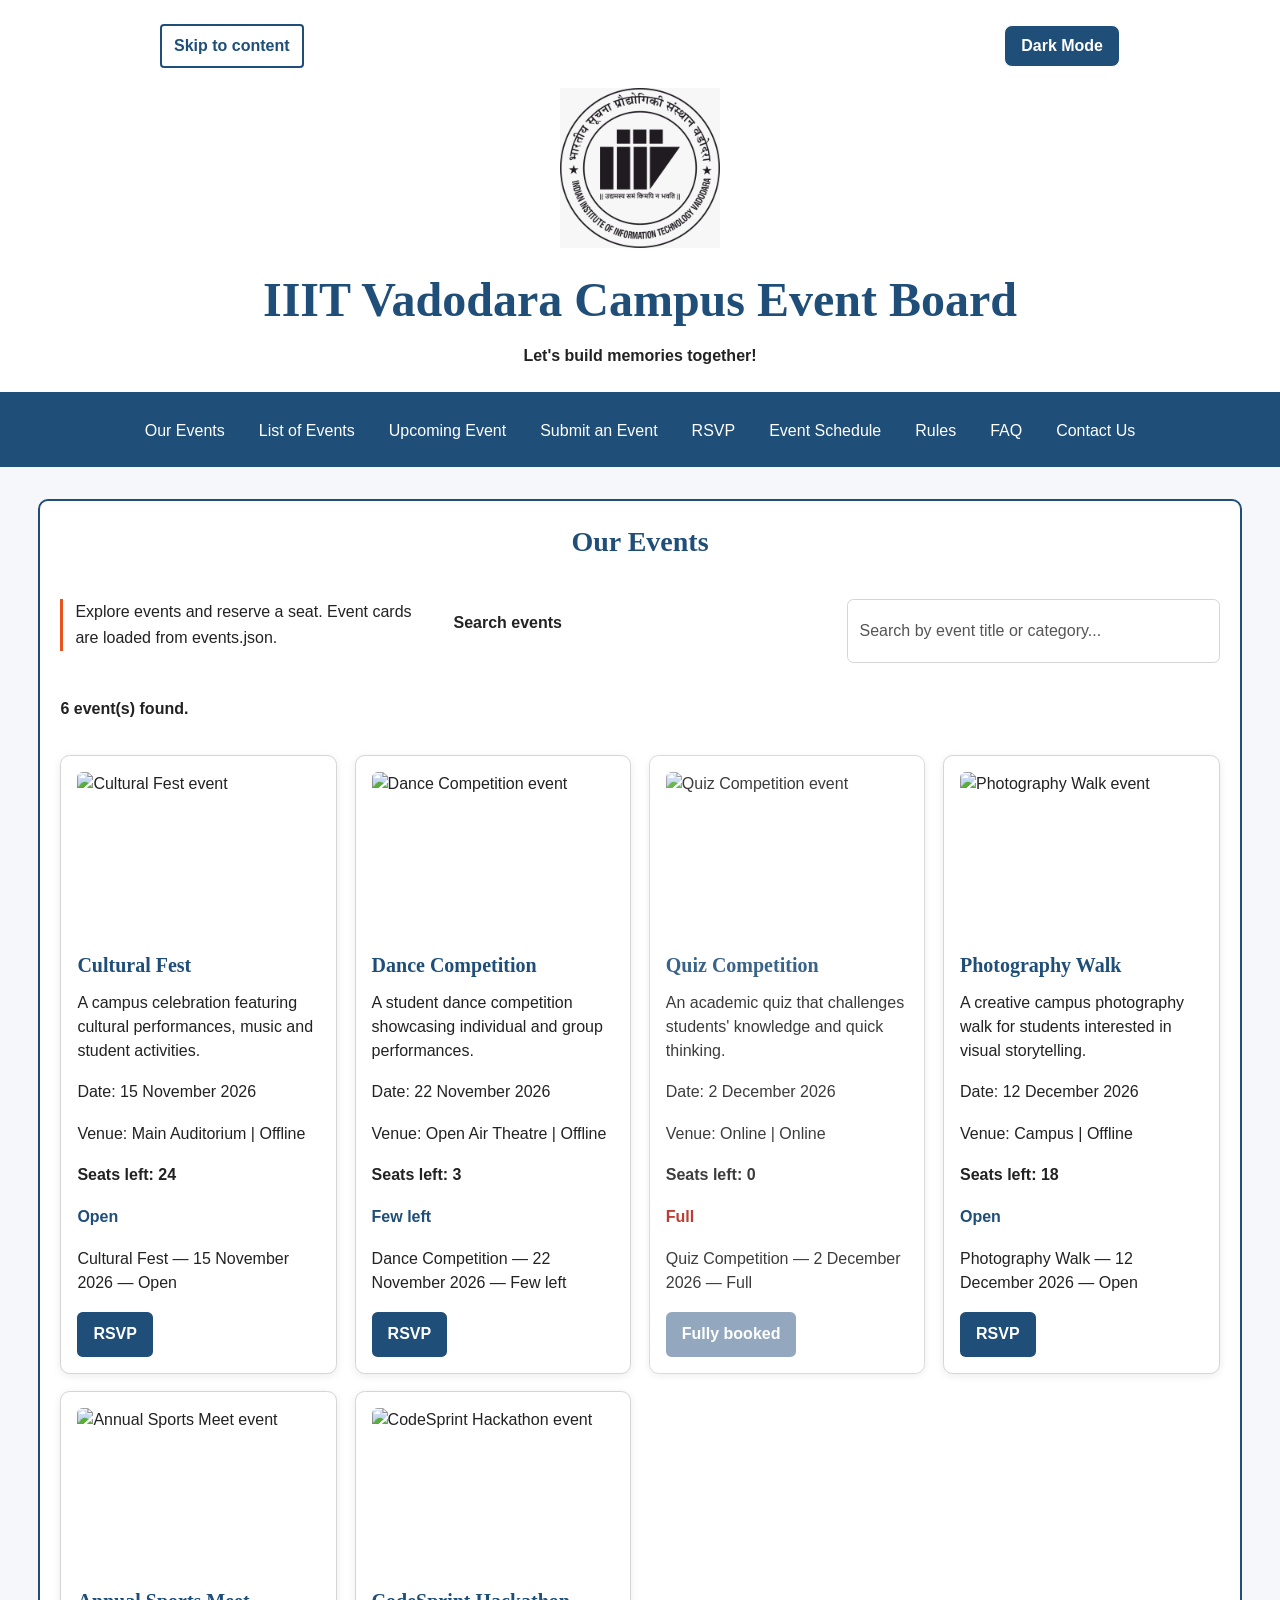
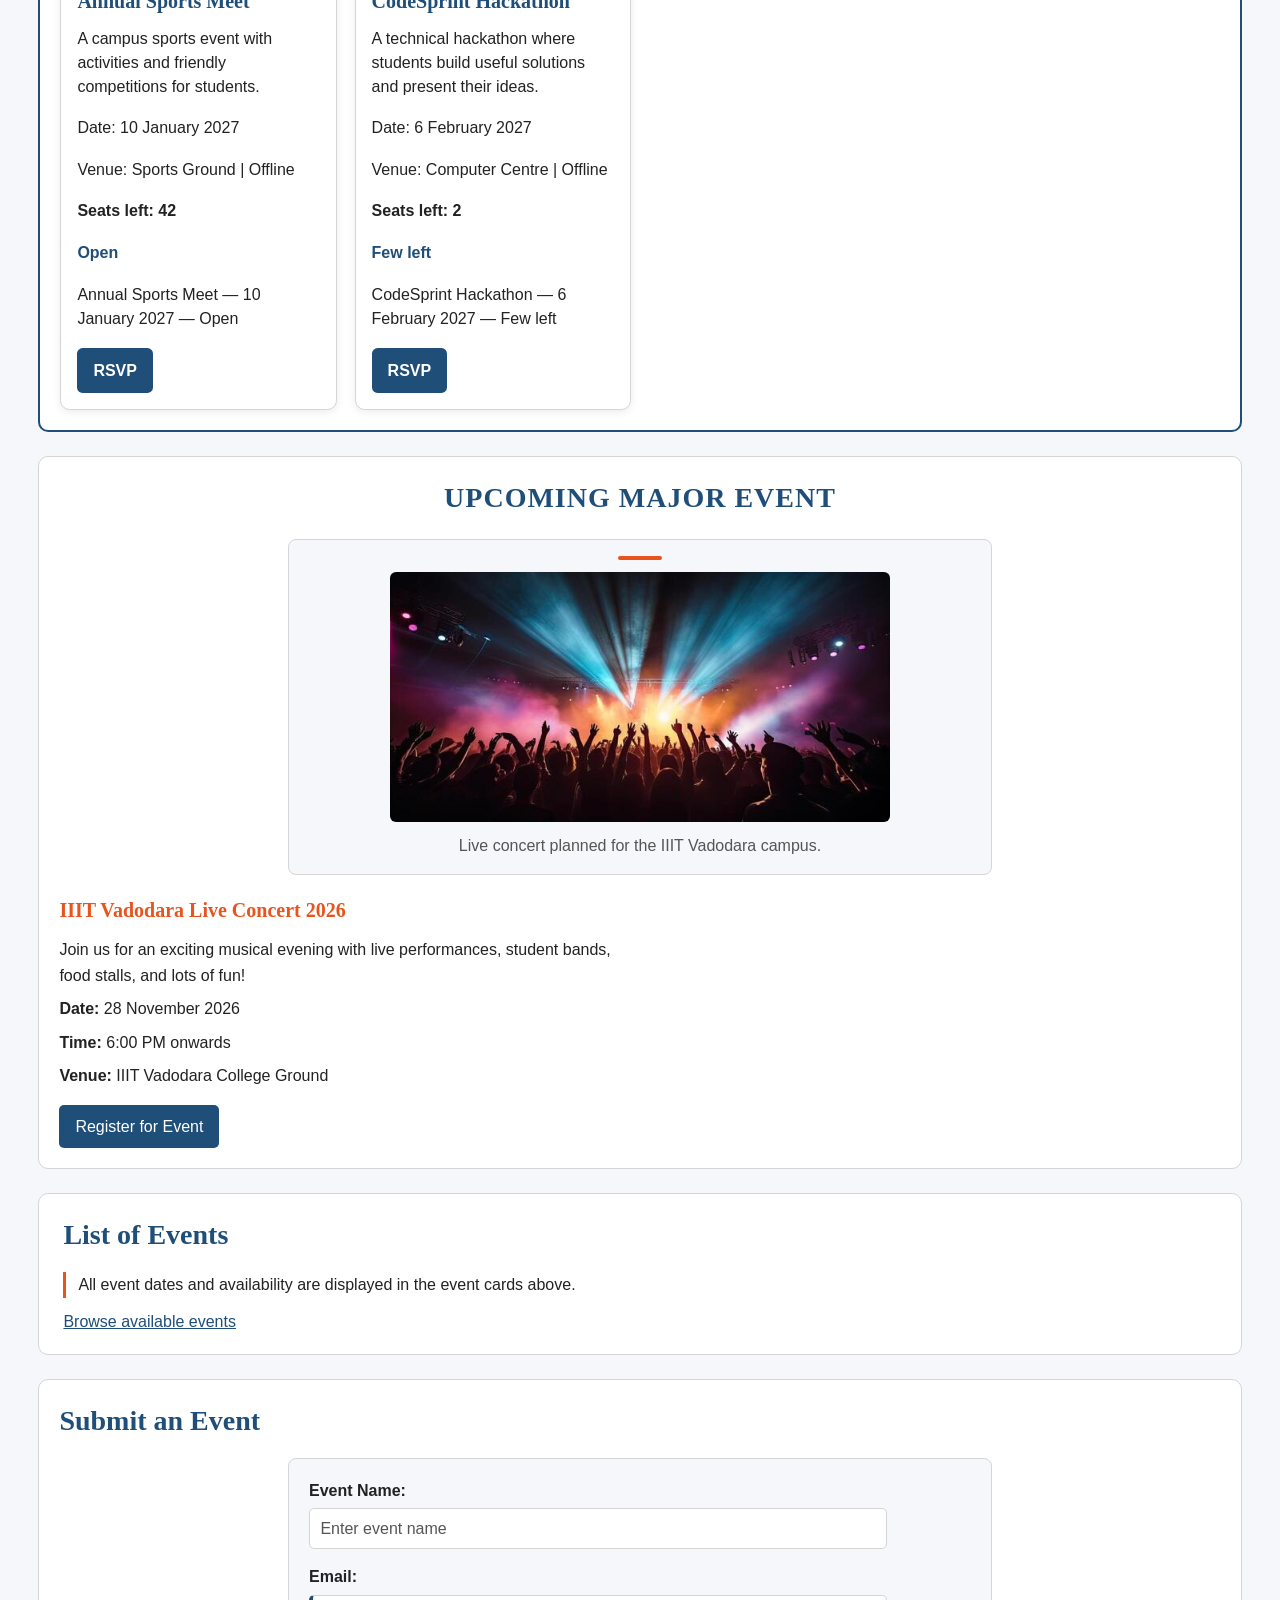
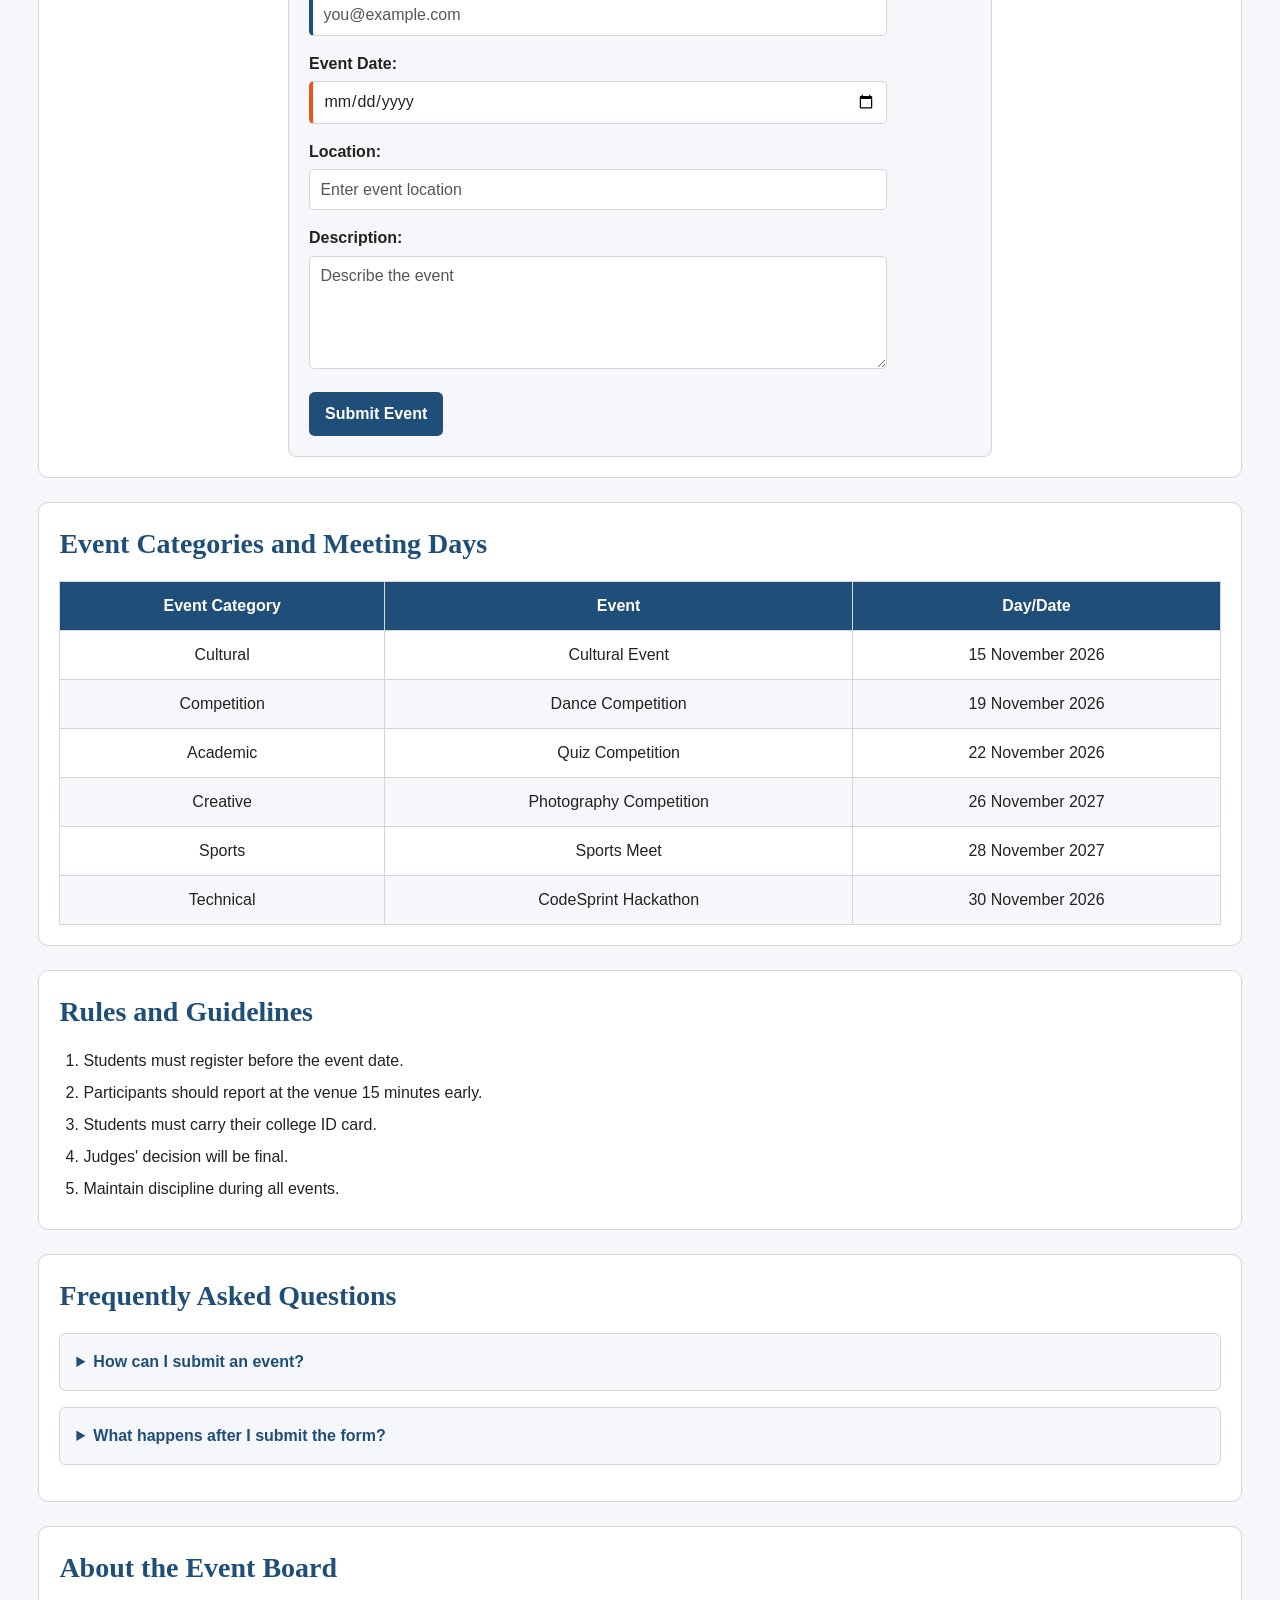
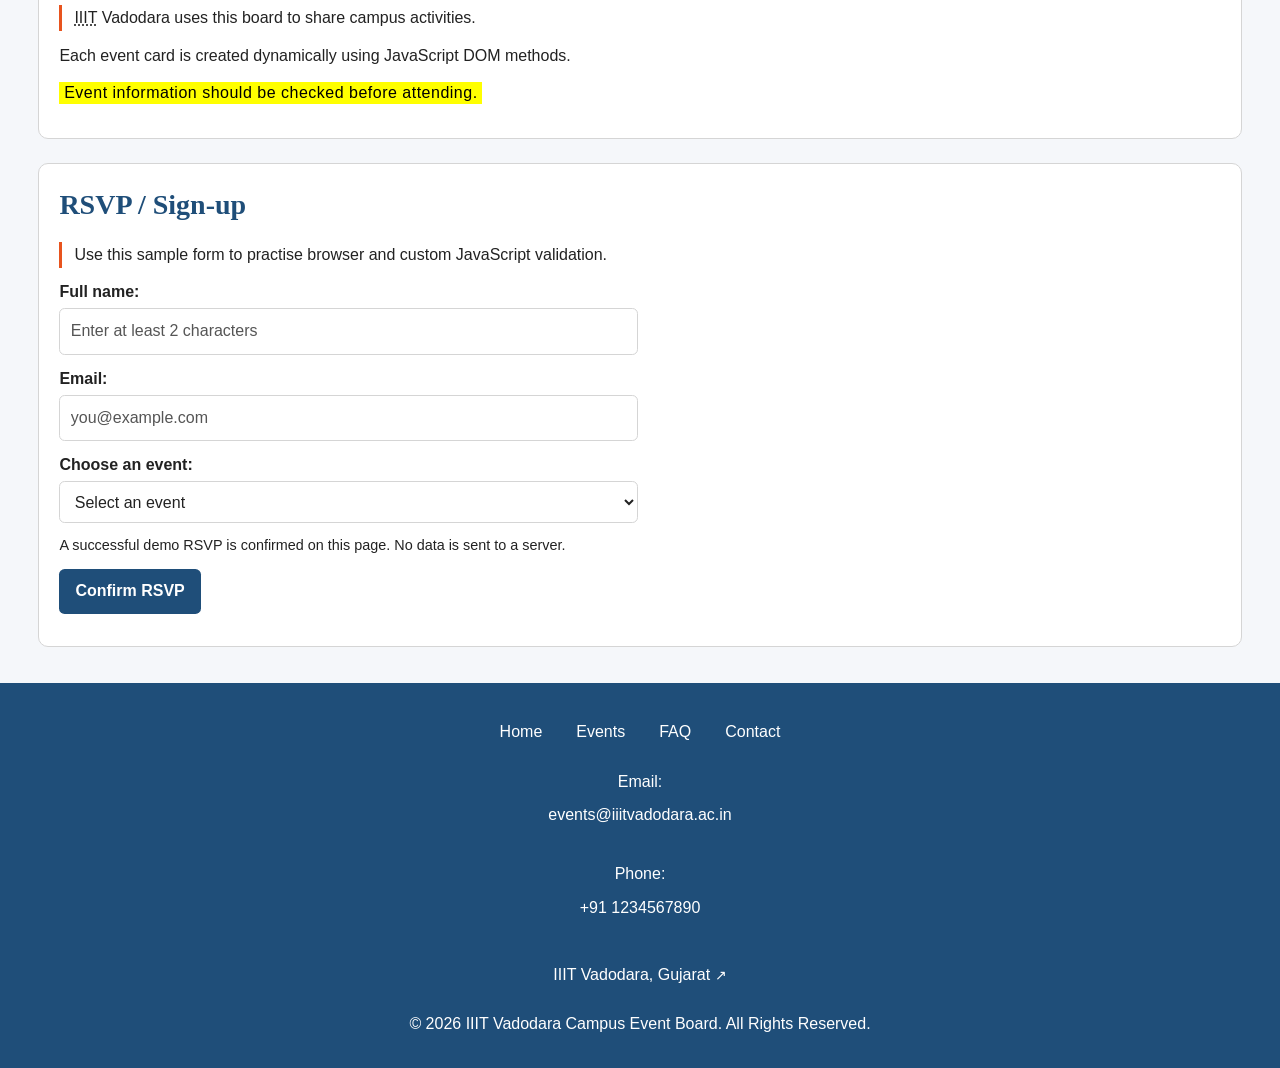
==== commit 8e66f023: "Revise navigation and event sections in index.html Refactor navigation structure and update event de" ====
--- a/index.html
+++ b/index.html
@@ -49,159 +49,56 @@
   </header>
 
 
-  <nav>
-    <input type="checkbox" id="menu-toggle" class="menu-checkbox">
-
-<label for="menu-toggle" class="hamburger">
-    Menu
-</label>
-
-<div class="nav-links">
-    <a href="#events">Our Events</a>
-    <a href="#event-list">List of Events</a>
-    <a href="#upcoming">Upcoming Event</a>
-    <a href="#submit-event">Submit an Event</a>
-    <a href="#event-table">Event Schedule</a>
-    <a href="#rules">Rules</a>
-    <a href="#faq">FAQ</a>
-    <a href="#contact">Contact Us</a>
-</div>
-  </nav>
+  <nav aria-label="Main navigation">
+      <button
+        type="button"
+        class="hamburger"
+        id="menu-button"
+        aria-expanded="false"
+        aria-controls="primary-links"
+      >
+        Menu
+      </button>
+      <div class="nav-links" id="primary-links">
+        <a href="#events">Our Events</a>
+        <a href="#event-list">List of Events</a>
+        <a href="#upcoming">Upcoming Event</a>
+        <a href="#submit-event">Submit an Event</a>
+        <a href="#rsvp">RSVP</a>
+        <a href="#event-table">Event Schedule</a>
+        <a href="#rules">Rules</a>
+        <a href="#faq">FAQ</a>
+        <a href="#contact">Contact Us</a>
+      </div>
+    </nav>
 
   <main id="main">
 
     <section id="events" class="events">
       <h2>Our Events</h2>
-
-      <!-- B23: class selector deliberately conflicts with article selector -->
-      <article>
-        <img
-          src="./cultural.jpg"
-          alt="Students participating in a cultural event"
-          width="200"
-          height="160"
-          loading="lazy"
-          decoding="async"
-        >
-        <h3>Cultural Event</h3>
-        <p>
-          A campus celebration featuring cultural performances and activities.
-        </p>
-      </article>
-
-      <article>
-        <img
-          src="./dance.jpeg"
-          alt="Students performing in a dance competition"
-          width="200"
-          height="160"
-          loading="lazy"
-          decoding="async"
-        >
-        <h3>Dance Competition</h3>
-        <p>
-          A student dance competition showcasing individual and group performances.
-        </p>
-      </article>
-
-      <article>
-        <img
-          src="./quiz.jpeg"
-          alt="Students taking part in a quiz competition"
-          width="200"
-          height="160"
-          loading="lazy"
-          decoding="async"
-        >
-        <h3>Quiz Competition</h3>
-        <p>
-          An academic quiz that challenges students' knowledge and quick thinking.
-        </p>
-      </article>
-
-      <article>
-        <img
-          src="./photography.jpeg"
-          alt="Photography competition entry displayed for students"
-          width="200"
-          height="160"
-          loading="lazy"
-          decoding="async"
-        >
-        <h3>Photography</h3>
-        <p>
-          A creative competition for students interested in photography.
-        </p>
-      </article>
-
-      <article>
-        <img
-          src="./sports.jpeg"
-          alt="Students participating in a sports meet"
-          width="200"
-          height="160"
-          loading="lazy"
-          decoding="async"
-        >
-        <h3>Sports Meet</h3>
-        <p>
-          A campus sports event with activities for student participants.
-        </p>
-      </article>
-
-      <article>
-        <img
-          src="./hack.png"
-          alt="Technology event banner for the CodeSprint Hackathon"
-          width="200"
-          height="160"
-          loading="lazy"
-          decoding="async"
-        >
-        <h3>CodeSprint Hackathon</h3>
-        <p>
-          A technical hackathon where students build useful solutions and present their ideas.
-        </p>
-      </article>
+      <p class="section-intro">
+  Explore events and reserve a seat. Event cards are loaded from events.json.
+</p>
+<label class="search-label" for="event-search">Search events</label>
+<input
+  type="search"
+  id="event-search"
+  class="event-search"
+  placeholder="Search by event title or category..."
+  autocomplete="off"
+/>
+<p id="event-status" class="event-status" role="status" aria-live="polite">
+  Loading...
+</p>
+<div id="events-container" class="events-container" aria-live="polite"></div>
+      
     </section>
 
     <!-- event list section -->
     <section id="event-list" class="event-list">
       <h2>List of Events</h2>
-
-      <ul>
-        <li>
-          Cultural Event -
-          <time datetime="2026-08-20">20 August 2026</time>
-        </li>
-
-        <li>
-          Dance Competition -
-          <time datetime="2026-08-20">20 August 2026</time>
-        </li>
-
-        <li>
-          Quiz Competition -
-          <time datetime="2026-08-21">21 August 2026</time>
-        </li>
-
-        <li>
-          Photography Competition -
-          <time datetime="2026-08-21">21 August 2026</time>
-        </li>
-
-        <li>
-          Sports Meet -
-          <time datetime="2026-08-21">21 August 2026</time>
-          to
-          <time datetime="2026-08-23">23 August 2026</time>
-        </li>
-
-        <li>
-          CodeSprint Hackathon -
-          <time datetime="2026-10-18">18 October 2026</time>
-        </li>
-      </ul>
+  <p>All event dates and availability are displayed in the event cards above.</p>
+<a href="#events">Browse available events</a>
     </section>
 
     <!-- upcoming event section -->
@@ -231,7 +128,7 @@
 
       <p>
         <strong>Date:</strong>
-        <time datetime="2026-09-05">5 September 2026</time>
+        <time datetime="2026-11-29">28 November 2026</time>
       </p>
 
       <p>
@@ -242,14 +139,14 @@
         <strong>Venue:</strong> IIIT Vadodara College Ground
       </p>
 
-      <a href="#submit-event">Register for Event</a>
+      <a href="#rsvp">Register for Event</a>
     </section>
 
     <!-- event submission section -->
     <section id="submit-event" class="submit-event">
       <h2>Submit an Event</h2>
 
-      <form action="sucess.html" method="get">
+      <form id="event-submit-form" action="sucess.html" method="get">
 
         <p>
           <label for="event-name">Event Name:</label>
@@ -258,6 +155,7 @@
             id="event-name"
             name="event-name"
             placeholder="Enter event name"
+            minlength="5"
             required
           >
         </p>
@@ -280,8 +178,8 @@
             type="date"
             id="event-date"
             name="event-date"
-            min="2026-10-12"
-            max="2027-04-12"
+            min="2026-11-17"
+            max="2027-04-17"
             required
           >
         </p>
@@ -292,6 +190,7 @@
             type="text"
             id="event-location"
             name="event-location"
+            minlength="5"
             placeholder="Enter event location"
             required
           >
@@ -309,10 +208,36 @@
           ></textarea>
         </p>
 
-        <button type="submit">Submit</button>
+        <button type="submit">Submit Event</button>
 
       </form>
     </section>
+
+    <section id="rsvp" class="rsvp-section">
+  <h2>RSVP / Sign-up</h2>
+  <p>Use this sample form to practise browser and custom JavaScript validation.</p>
+  <form id="rsvp-form" novalidate>
+    <p>
+      <label for="rsvp-name">Full name:</label>
+      <input type="text" id="rsvp-name" name="name" placeholder="Enter at least 2 characters" required pattern="[A-Za-z][A-Za-z .'-]{0,48}" />
+    </p>
+    <p>
+      <label for="rsvp-email">Email:</label>
+      <input type="email" id="rsvp-email" name="email" placeholder="you@example.com" required />
+    </p>
+    <p>
+      <label for="rsvp-event">Choose an event:</label>
+      <select id="rsvp-event" name="event" required>
+        <option value="">Select an event</option>
+      </select>
+    </p>
+    <p class="form-help">
+      A successful demo RSVP is confirmed on this page. No data is sent to a server.
+    </p>
+    <button type="submit">Confirm RSVP</button>
+    <p id="rsvp-message" class="form-message" role="status" aria-live="polite"></p>
+  </form>
+</section>
 
     <!-- event schedule section -->
     <section id="event-table" class="event-table">
@@ -323,7 +248,7 @@
           <tr>
             <th scope="col">Event Category</th>
             <th scope="col">Event</th>
-            <th scope="col">Day</th>
+            <th scope="col">Day/Date</th>
           </tr>
         </thead>
 
@@ -331,37 +256,37 @@
           <tr>
             <td>Cultural</td>
             <td>Cultural Event</td>
-            <td>Thursday</td>
+            <td>15 November 2026</td>
           </tr>
 
           <tr>
             <td>Competition</td>
             <td>Dance Competition</td>
-            <td>Thursday</td>
+            <td>19 November 2026</td>
           </tr>
 
           <tr>
             <td>Academic</td>
             <td>Quiz Competition</td>
-            <td>Friday</td>
+            <td>22 November 2026</td>
           </tr>
 
           <tr>
             <td>Creative</td>
             <td>Photography Competition</td>
-            <td>Friday</td>
+            <td>26 November 2027</td>
           </tr>
 
           <tr>
             <td>Sports</td>
             <td>Sports Meet</td>
-            <td>Saturday</td>
+            <td>28 November 2027</td>
           </tr>
 
           <tr>
             <td>Technical</td>
             <td>CodeSprint Hackathon</td>
-            <td>Saturday</td>
+            <td>30 November 2026</td>
           </tr>
         </tbody>
       </table>
@@ -412,9 +337,8 @@
       </p>
 
       <p>
-        For technical information, the page uses the HTML element
-        <code>&lt;article&gt;</code> for individual event cards.
-      </p>
+          Each event card is created dynamically using JavaScript DOM methods.
+        </p>
 
       <p>
         <mark>Event information should be checked before attending.</mark>
@@ -426,7 +350,7 @@
   <!-- footer -->
   <footer id="contact">
 
-    <nav>
+    <nav aria-label="Footer navigation">
       <a href="#main">Home</a>
       <a href="#events">Events</a>
       <a href="#faq">FAQ</a>
@@ -457,6 +381,7 @@
     </p>
 
   </footer>
+  <script src="script.js" defer></script>
 </body>
 
 </html>
--- a/style.css
+++ b/style.css
@@ -552,3 +552,62 @@
     outline: 3px solid #2563eb;
     outline-offset: 3px;
 }
+
+.section-intro { max-width: 70ch; }
+.search-label { display: block; margin: 0.75rem 0 0.35rem; font-weight: 700; }
+
+.event-search {
+  display: block; width: 100%; max-width: 38rem; padding: 0.75rem;
+  border: 1px solid var(--border); border-radius: 0.4rem; font: inherit;
+  background: var(--white); color: var(--text);
+}
+
+.event-status { font-weight: 700; margin: 0.85rem 0; }
+
+.events-container {
+  grid-column: 1 / -1; display: grid;
+  grid-template-columns: repeat(auto-fit, minmax(min(100%, 16rem), 1fr));
+  gap: 1.1rem; align-items: stretch;
+}
+
+.events-container .event-card {
+  margin: 0; min-width: 0; padding: 1rem; display: flex; flex-direction: column;
+  gap: 0.35rem; border: 1px solid var(--border); border-radius: 0.6rem;
+  background: var(--white); color: var(--text);
+}
+
+.events-container .event-card img {
+  width: 100%; height: 10rem; max-width: none; object-fit: cover;
+  border-radius: 0.35rem;
+}
+
+.events-container .event-card h3 { color: var(--brand); }
+.event-card .seat-count { font-weight: 700; }
+.event-card .availability-label { color: var(--brand); }
+.event-card.full { opacity: 0.88; }
+.event-card .availability-label.is-full { color: #b42318; }
+
+.card-rsvp, #rsvp-form button, #event-submit-form button {
+  width: fit-content; padding: 0.65rem 1rem; border: 0; border-radius: 0.35rem;
+  background: var(--brand); color: white; font: inherit; font-weight: 700; cursor: pointer;
+}
+
+.card-rsvp:disabled { cursor: not-allowed; opacity: 0.55; }
+.rsvp-section form { max-width: 42rem; }
+
+.rsvp-section input, .rsvp-section select {
+  display: block; width: 100%; padding: 0.65rem; border: 1px solid var(--border);
+  border-radius: 0.35rem; background: var(--white); color: var(--text); font: inherit;
+}
+
+.rsvp-section label { display: block; font-weight: 700; margin-bottom: 0.25rem; }
+.form-help { font-size: 0.9rem; }
+.form-message { font-weight: 700; margin-top: 0.75rem; }
+.error-message { color: #b42318; }
+
+#rsvp-form input:focus-visible, #rsvp-form select:focus-visible,
+.event-search:focus-visible { outline: 3px solid var(--accent); outline-offset: 2px; }
+
+@media (prefers-reduced-motion: reduce) {
+  .events-container .event-card { transition: none; }
+}
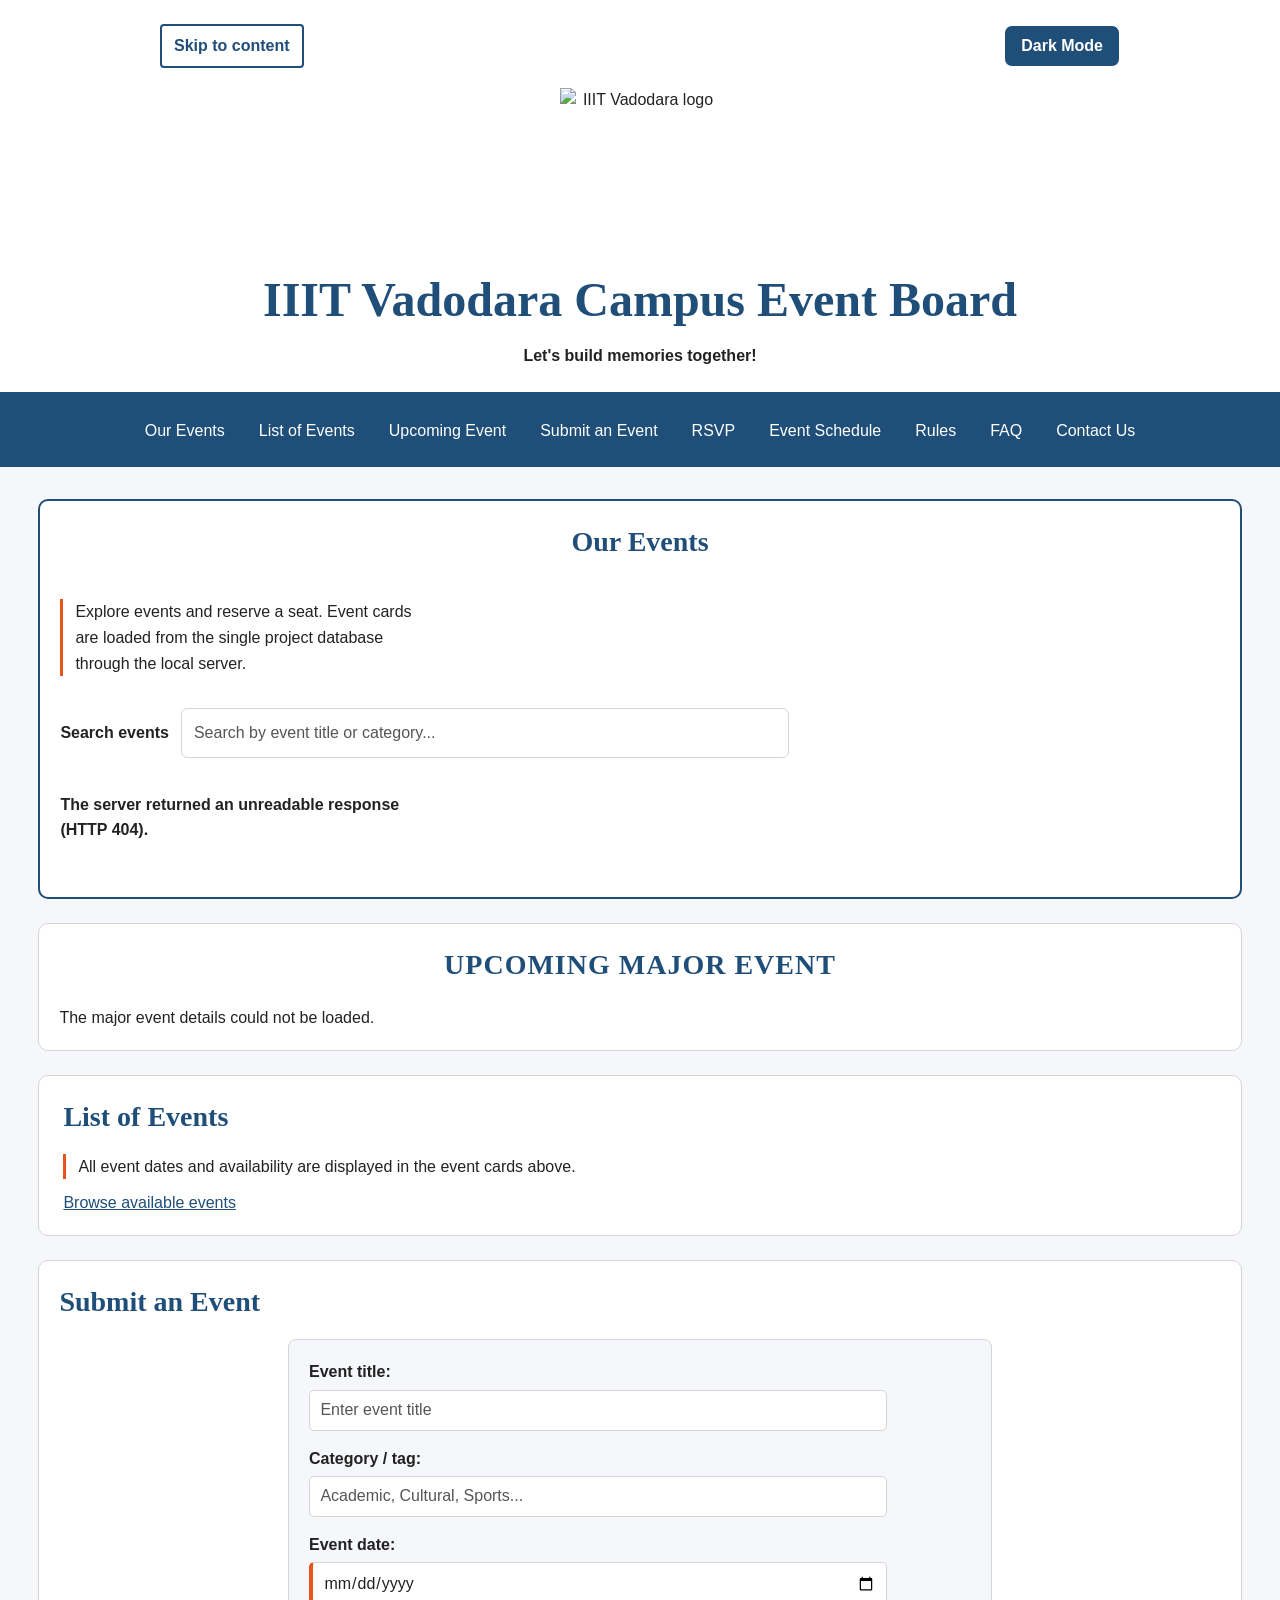
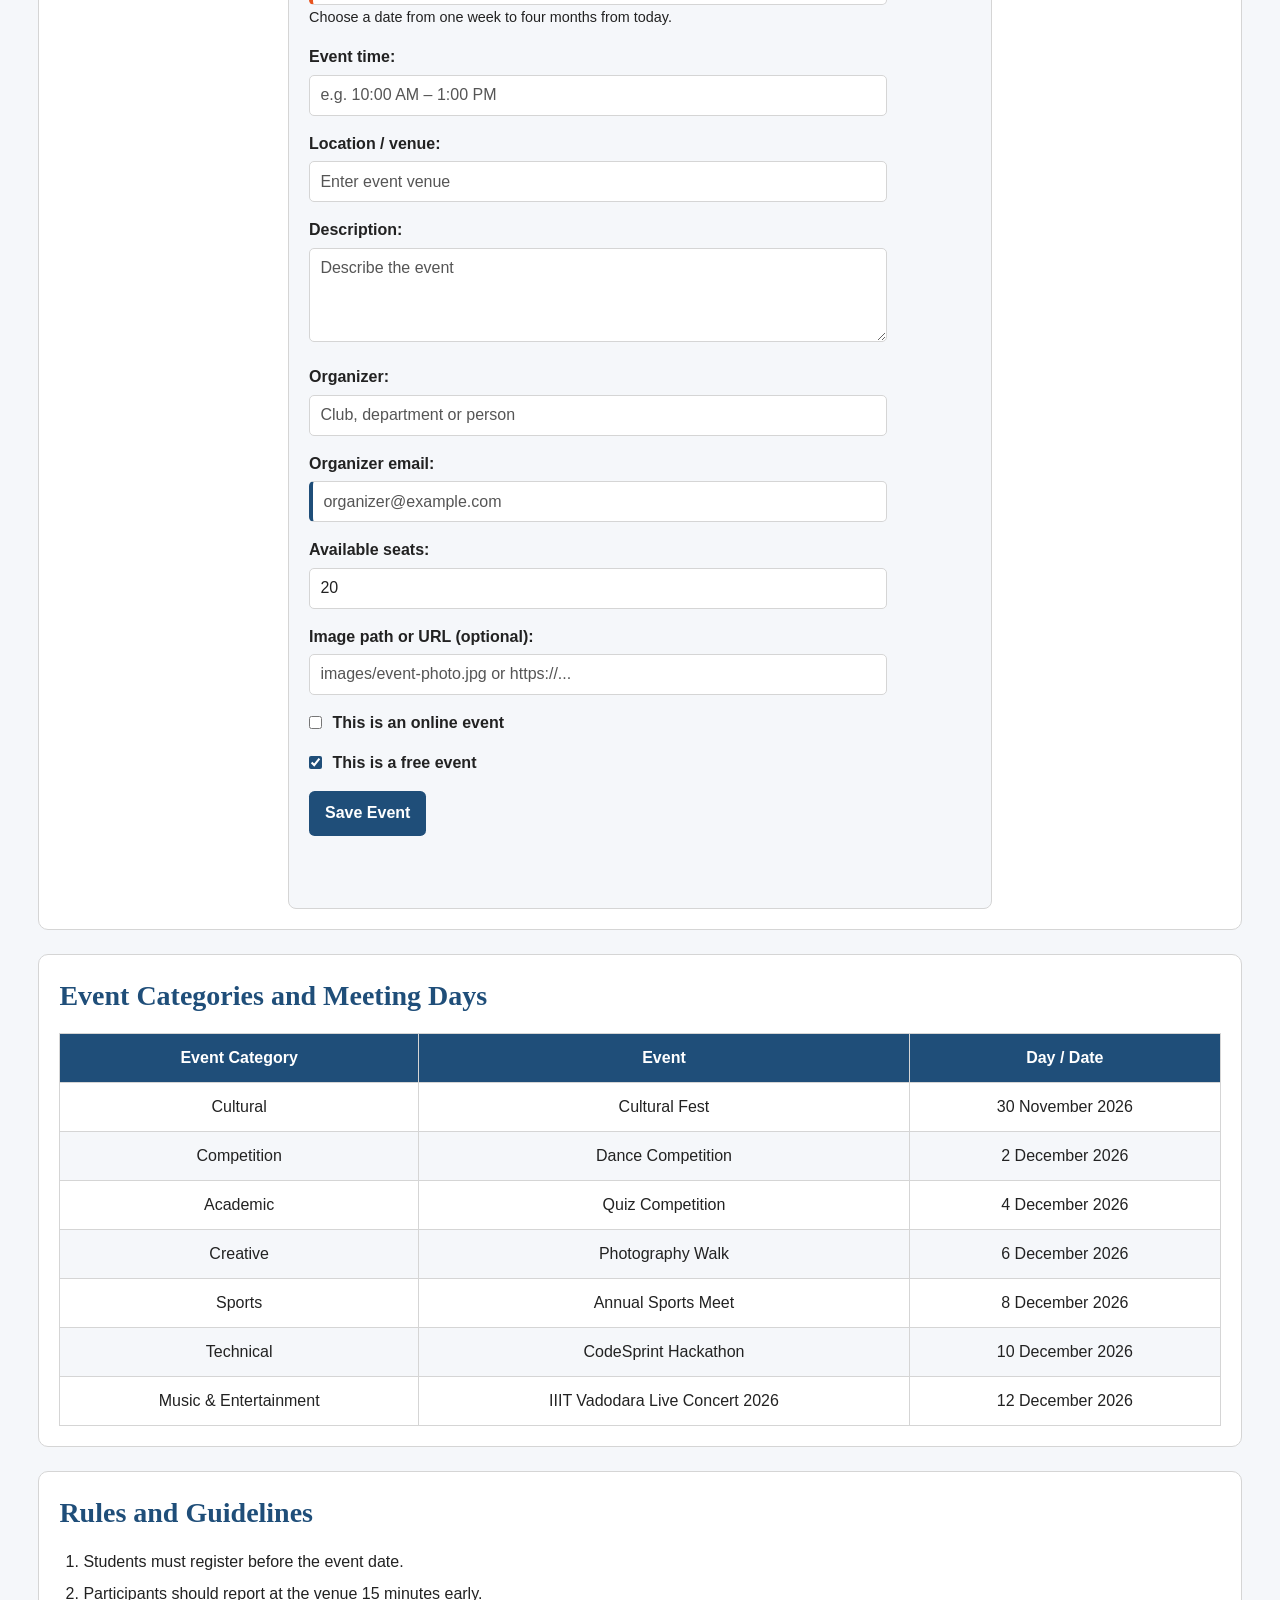
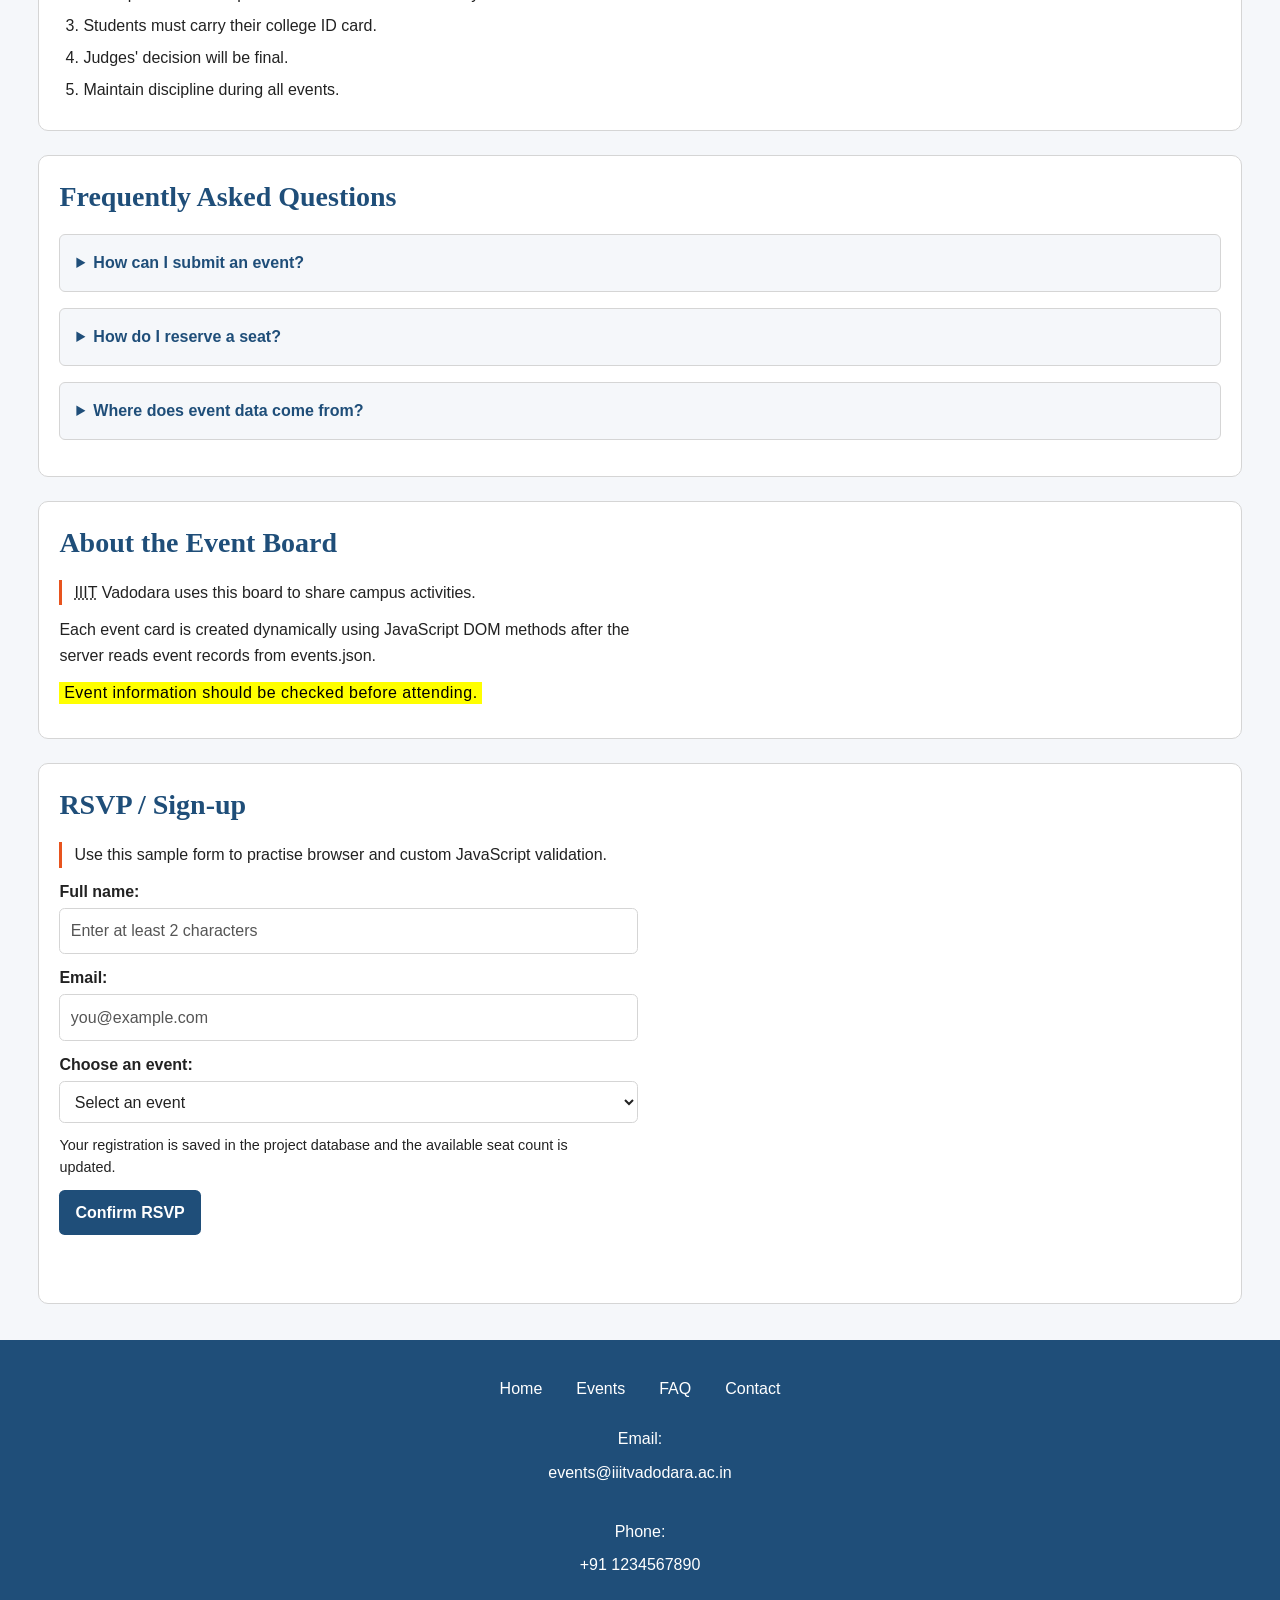
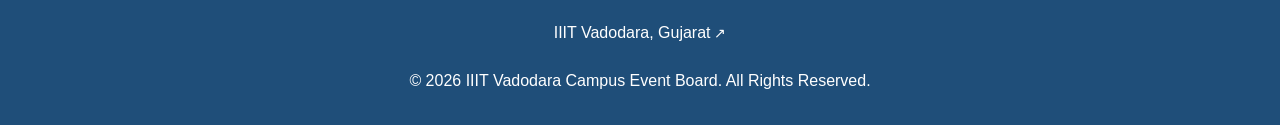
==== commit e79fd438: "Updated event board files" ====
--- a/index.html
+++ b/index.html
@@ -1,64 +1,29 @@
-<!DOCTYPE html>
+<!doctype html>
 <html lang="en">
+  <head>
+    <meta charset="UTF-8" />
+    <meta name="viewport" content="width=device-width, initial-scale=1" />
+    <title>IIIT Vadodara Campus Event Board</title>
+    <meta name="description" content="Discover campus activities, competitions and technical events at IIIT Vadodara." />
+    <link rel="icon" href="./images/favicon.png" />
+    <link rel="stylesheet" href="base.css" />
+    <link rel="stylesheet" href="style.css" />
+    <link rel="stylesheet" href="theme-dark.css" />
+  </head>
+  <body>
+    <header class="site-header">
+      <div class="header-tools">
+        <a href="#main" class="skip">Skip to content</a>
+        <input type="checkbox" id="theme-toggle-checkbox" class="theme-toggle-checkbox" />
+        <label for="theme-toggle-checkbox" class="theme-toggle">Dark Mode</label>
+      </div>
+      <img src="./images/logo.jpeg" alt="IIIT Vadodara logo" width="200" height="200" />
+      <h1>IIIT Vadodara Campus Event Board</h1>
+      <p><strong>Let's build memories together!</strong></p>
+    </header>
 
-<head>
-  <meta charset="UTF-8">
-  <meta name="viewport" content="width=device-width, initial-scale=1">
-  <title>IIIT Vadodara Campus Event Board</title>
-  <meta name="description" content="Campus Event Board for IIIT Vadodara, featuring events, schedules, registration, rules, and contact information.">
-
-  <link rel="icon" href="favicon.png">
-
-  <meta property="og:title" content="IIIT Vadodara Campus Event Board">
-  <meta property="og:description" content="Explore campus events, upcoming activities, schedules, registration, and event guidelines at IIIT Vadodara.">
-  <meta property="og:image" content="concert.jpeg">
-
-
-  <link rel="stylesheet" href="base.css">
-  <link rel="stylesheet" href="style.css">
-  <link rel="stylesheet" href="theme-dark.css">
-</head>
-
-<body>
-
-  <header class="site-header">
-    <div class="header-tools">
-      <a href="#main" class="skip">Skip to content</a>
-      <input
-          type="checkbox"
-          id="theme-toggle-checkbox"
-          class="theme-toggle-checkbox"
-        />
-
-        <label for="theme-toggle-checkbox" class="theme-toggle">
-          Dark Mode
-        </label>
-    </div>
-    <img
-      src="./logo.jpeg"
-      alt="IIIT Vadodara logo"
-      width="200"
-      height="200"
-    >
-
-    <h1>IIIT Vadodara Campus Event Board</h1>
-
-    <p>
-      <strong>Let's build memories together!</strong>
-    </p>
-  </header>
-
-
-  <nav aria-label="Main navigation">
-      <button
-        type="button"
-        class="hamburger"
-        id="menu-button"
-        aria-expanded="false"
-        aria-controls="primary-links"
-      >
-        Menu
-      </button>
+    <nav aria-label="Main navigation">
+      <button type="button" class="hamburger" id="menu-button" aria-expanded="false" aria-controls="primary-links">Menu</button>
       <div class="nav-links" id="primary-links">
         <a href="#events">Our Events</a>
         <a href="#event-list">List of Events</a>
@@ -72,316 +37,119 @@
       </div>
     </nav>
 
-  <main id="main">
+    <main id="main">
+      <section id="events" class="events">
+        <h2>Our Events</h2>
+        <p class="section-intro">Explore events and reserve a seat. Event cards are loaded from the single project database through the local server.</p>
+        <div class="search-controls">
+          <label class="search-label" for="event-search">Search events</label>
+          <input type="search" id="event-search" class="event-search" placeholder="Search by event title or category..." autocomplete="off" />
+        </div>
+        <p id="event-status" class="event-status" role="status" aria-live="polite">Loading...</p>
+        <div id="events-container" class="events-container" aria-live="polite"></div>
+      </section>
 
-    <section id="events" class="events">
-      <h2>Our Events</h2>
-      <p class="section-intro">
-  Explore events and reserve a seat. Event cards are loaded from events.json.
-</p>
-<label class="search-label" for="event-search">Search events</label>
-<input
-  type="search"
-  id="event-search"
-  class="event-search"
-  placeholder="Search by event title or category..."
-  autocomplete="off"
-/>
-<p id="event-status" class="event-status" role="status" aria-live="polite">
-  Loading...
-</p>
-<div id="events-container" class="events-container" aria-live="polite"></div>
-      
-    </section>
+      <section id="event-list" class="event-list">
+        <h2>List of Events</h2>
+        <p>All event dates and availability are displayed in the event cards above.</p>
+        <a href="#events">Browse available events</a>
+      </section>
 
-    <!-- event list section -->
-    <section id="event-list" class="event-list">
-      <h2>List of Events</h2>
-  <p>All event dates and availability are displayed in the event cards above.</p>
-<a href="#events">Browse available events</a>
-    </section>
+      <section id="upcoming" class="upcoming">
+        <h2>Upcoming Major Event</h2>
+        <div id="major-event-container" class="major-event-container" aria-live="polite">
+          Loading major event details...
+        </div>
+      </section>
 
-    <!-- upcoming event section -->
-    <section id="upcoming" class="upcoming">
-      <h2>Upcoming Major Event</h2>
+      <section id="submit-event" class="submit-event">
+        <h2>Submit an Event</h2>
+        <form id="event-submit-form" novalidate>
+          <p><label for="event-name">Event title:</label><input type="text" id="event-name" name="title" placeholder="Enter event title" required minlength="2" maxlength="100" /></p>
+          <p><label for="event-category">Category / tag:</label><input type="text" id="event-category" name="category" placeholder="Academic, Cultural, Sports..." required minlength="2" maxlength="40" /></p>
+          <p><label for="event-date">Event date:</label><input type="date" id="event-date" name="date" required /><small id="event-date-help" class="form-help">Choose a date from one week to four months from today.</small></p>
+          <p><label for="event-time">Event time:</label><input type="text" id="event-time" name="time" placeholder="e.g. 10:00 AM – 1:00 PM" required minlength="2" maxlength="40" /></p>
+          <p><label for="event-location">Location / venue:</label><input type="text" id="event-location" name="venue" placeholder="Enter event venue" required minlength="2" maxlength="120" /></p>
+          <p><label for="event-description">Description:</label><textarea id="event-description" name="description" placeholder="Describe the event" rows="4" required minlength="10" maxlength="1000"></textarea></p>
+          <p><label for="event-organizer">Organizer:</label><input type="text" id="event-organizer" name="organizer" placeholder="Club, department or person" required minlength="2" maxlength="80" /></p>
+          <p><label for="event-email">Organizer email:</label><input type="email" id="event-email" name="organizerEmail" placeholder="organizer@example.com" required maxlength="120" /></p>
+          <p><label for="event-seats">Available seats:</label><input type="number" id="event-seats" name="seats" min="0" max="10000" value="20" required /></p>
+          <p><label for="event-image">Image path or URL (optional):</label><input type="text" id="event-image" name="image" placeholder="images/event-photo.jpg or https://..." /></p>
+          <p class="form-check-row"><input type="checkbox" id="event-online" name="online" /><label for="event-online">This is an online event</label></p>
+          <p class="form-check-row"><input type="checkbox" id="event-free" name="free" checked /><label for="event-free">This is a free event</label></p>
+          <div class="form-actions">
+            <button type="submit" id="event-submit-button">Save Event</button>
+          </div>
+          <p id="event-submit-message" class="form-message" role="status" aria-live="polite"></p>
+        </form>
+      </section>
 
-      <figure>
-        <img
-          src="./concert.jpeg"
-          alt="College concert with live performances"
-          width="500"
-          height="250"
-          loading="lazy"
-          decoding="async"
-        >
-        <figcaption>
-          Live concert planned for the IIIT Vadodara campus.
-        </figcaption>
-      </figure>
+      <section id="rsvp" class="rsvp-section">
+        <h2>RSVP / Sign-up</h2>
+        <p>Use this sample form to practise browser and custom JavaScript validation.</p>
+        <form id="rsvp-form" novalidate>
+          <p><label for="rsvp-name">Full name:</label><input type="text" id="rsvp-name" name="name" placeholder="Enter at least 2 characters" required pattern="[A-Za-z][A-Za-z .'-]{0,48}" /></p>
+          <p><label for="rsvp-email">Email:</label><input type="email" id="rsvp-email" name="email" placeholder="you@example.com" required /></p>
+          <p><label for="rsvp-event">Choose an event:</label><select id="rsvp-event" name="event" required><option value="">Select an event</option></select></p>
+          <p class="form-help">Your registration is saved in the project database and the available seat count is updated.</p>
+          <button type="submit">Confirm RSVP</button>
+          <p id="rsvp-message" class="form-message" role="status" aria-live="polite"></p>
+        </form>
+      </section>
 
-      <h3>IIIT Vadodara Live Concert 2026</h3>
+      <section id="event-table" class="event-table">
+        <h2>Event Categories and Meeting Days</h2>
+        <table>
+          <thead><tr><th scope="col">Event Category</th><th scope="col">Event</th><th scope="col">Day / Date</th></tr></thead>
+          <tbody>
+            <tr><td>Cultural</td><td>Cultural Fest</td><td>30 November 2026</td></tr>
+            <tr><td>Competition</td><td>Dance Competition</td><td>2 December 2026</td></tr>
+            <tr><td>Academic</td><td>Quiz Competition</td><td>4 December 2026</td></tr>
+            <tr><td>Creative</td><td>Photography Walk</td><td>6 December 2026</td></tr>
+            <tr><td>Sports</td><td>Annual Sports Meet</td><td>8 December 2026</td></tr>
+            <tr><td>Technical</td><td>CodeSprint Hackathon</td><td>10 December 2026</td></tr>
+            <tr><td>Music &amp; Entertainment</td><td>IIIT Vadodara Live Concert 2026</td><td>12 December 2026</td></tr>
+          </tbody>
+        </table>
+      </section>
 
-      <p>
-        Join us for an exciting musical evening with live performances,
-        student bands, food stalls, and lots of fun!
-      </p>
+      <section id="rules" class="rules">
+        <h2>Rules and Guidelines</h2>
+        <ol>
+          <li>Students must register before the event date.</li>
+          <li>Participants should report at the venue 15 minutes early.</li>
+          <li>Students must carry their college ID card.</li>
+          <li>Judges' decision will be final.</li>
+          <li>Maintain discipline during all events.</li>
+        </ol>
+      </section>
 
-      <p>
-        <strong>Date:</strong>
-        <time datetime="2026-11-29">28 November 2026</time>
-      </p>
+      <section id="faq" class="faq">
+        <h2>Frequently Asked Questions</h2>
+        <details><summary>How can I submit an event?</summary><p>Complete the event submission form and select the Submit Event button.</p></details>
+        <details><summary>How do I reserve a seat?</summary><p>Search for an event, select RSVP on its card, and complete the sign-up form.</p></details>
+        <details><summary>Where does event data come from?</summary><p>The cards are read from the single events.json data file through the Node.js HTTP server. Event creation and RSVP updates are saved to that file.</p></details>
+      </section>
 
-      <p>
-        <strong>Time:</strong> 6:00 PM onwards
-      </p>
+      <section id="information" class="information">
+        <h2>About the Event Board</h2>
+        <p><abbr title="Indian Institute of Information Technology">IIIT</abbr> Vadodara uses this board to share campus activities.</p>
+        <p>Each event card is created dynamically using JavaScript DOM methods after the server reads event records from events.json.</p>
+        <p><mark>Event information should be checked before attending.</mark></p>
+      </section>
+    </main>
 
-      <p>
-        <strong>Venue:</strong> IIIT Vadodara College Ground
-      </p>
-
-      <a href="#rsvp">Register for Event</a>
-    </section>
-
-    <!-- event submission section -->
-    <section id="submit-event" class="submit-event">
-      <h2>Submit an Event</h2>
-
-      <form id="event-submit-form" action="sucess.html" method="get">
-
-        <p>
-          <label for="event-name">Event Name:</label>
-          <input
-            type="text"
-            id="event-name"
-            name="event-name"
-            placeholder="Enter event name"
-            minlength="5"
-            required
-          >
-        </p>
-
-        <p>
-          <label for="event-email">Email:</label>
-          <input
-            type="email"
-            id="event-email"
-            name="event-email"
-            placeholder="you@example.com"
-            required
-          >
-        </p>
-
-        <p>
-          <label for="event-date">Event Date:</label>
-
-          <input
-            type="date"
-            id="event-date"
-            name="event-date"
-            min="2026-11-17"
-            max="2027-04-17"
-            required
-          >
-        </p>
-
-        <p>
-          <label for="event-location">Location:</label>
-          <input
-            type="text"
-            id="event-location"
-            name="event-location"
-            minlength="5"
-            placeholder="Enter event location"
-            required
-          >
-        </p>
-
-        <p>
-          <label for="event-description">Description:</label>
-          <textarea
-            id="event-description"
-            name="event-description"
-            placeholder="Describe the event"
-            rows="5"
-            cols="40"
-            required
-          ></textarea>
-        </p>
-
-        <button type="submit">Submit Event</button>
-
-      </form>
-    </section>
-
-    <section id="rsvp" class="rsvp-section">
-  <h2>RSVP / Sign-up</h2>
-  <p>Use this sample form to practise browser and custom JavaScript validation.</p>
-  <form id="rsvp-form" novalidate>
-    <p>
-      <label for="rsvp-name">Full name:</label>
-      <input type="text" id="rsvp-name" name="name" placeholder="Enter at least 2 characters" required pattern="[A-Za-z][A-Za-z .'-]{0,48}" />
-    </p>
-    <p>
-      <label for="rsvp-email">Email:</label>
-      <input type="email" id="rsvp-email" name="email" placeholder="you@example.com" required />
-    </p>
-    <p>
-      <label for="rsvp-event">Choose an event:</label>
-      <select id="rsvp-event" name="event" required>
-        <option value="">Select an event</option>
-      </select>
-    </p>
-    <p class="form-help">
-      A successful demo RSVP is confirmed on this page. No data is sent to a server.
-    </p>
-    <button type="submit">Confirm RSVP</button>
-    <p id="rsvp-message" class="form-message" role="status" aria-live="polite"></p>
-  </form>
-</section>
-
-    <!-- event schedule section -->
-    <section id="event-table" class="event-table">
-      <h2>Event Categories and Meeting Days</h2>
-
-      <table>
-        <thead>
-          <tr>
-            <th scope="col">Event Category</th>
-            <th scope="col">Event</th>
-            <th scope="col">Day/Date</th>
-          </tr>
-        </thead>
-
-        <tbody>
-          <tr>
-            <td>Cultural</td>
-            <td>Cultural Event</td>
-            <td>15 November 2026</td>
-          </tr>
-
-          <tr>
-            <td>Competition</td>
-            <td>Dance Competition</td>
-            <td>19 November 2026</td>
-          </tr>
-
-          <tr>
-            <td>Academic</td>
-            <td>Quiz Competition</td>
-            <td>22 November 2026</td>
-          </tr>
-
-          <tr>
-            <td>Creative</td>
-            <td>Photography Competition</td>
-            <td>26 November 2027</td>
-          </tr>
-
-          <tr>
-            <td>Sports</td>
-            <td>Sports Meet</td>
-            <td>28 November 2027</td>
-          </tr>
-
-          <tr>
-            <td>Technical</td>
-            <td>CodeSprint Hackathon</td>
-            <td>30 November 2026</td>
-          </tr>
-        </tbody>
-      </table>
-    </section>
-
-    <!-- rules section -->
-    <section id="rules" class="rules">
-      <h2>Rules and Guidelines</h2>
-
-      <ol>
-        <li>Students must register before the event date.</li>
-        <li>Participants should report at the venue 15 minutes early.</li>
-        <li>Students must carry their college ID card.</li>
-        <li>Judges' decision will be final.</li>
-        <li>Maintain discipline during all events.</li>
-      </ol>
-    </section>
-
-    <!-- faq section -->
-    <section id="faq" class="faq">
-      <h2>Frequently Asked Questions</h2>
-
-      <details>
-        <summary>How can I submit an event?</summary>
-        <p>
-          Complete the event submission form and select the
-          <kbd>Submit</kbd> button.
-        </p>
-      </details>
-
-      <details>
-        <summary>What happens after I submit the form?</summary>
-        <p>
-          The browser displays the sample result
-          <samp>Registration Successful!</samp>
-          after the form is submitted.
-        </p>
-      </details>
-    </section>
-
-    <!-- meaningful text elements section -->
-    <section id="information" class="information">
-      <h2>About the Event Board</h2>
-
-      <p>
-        <abbr title="Indian Institute of Information Technology">IIIT</abbr>
-        Vadodara uses this board to share campus activities.
-      </p>
-
-      <p>
-          Each event card is created dynamically using JavaScript DOM methods.
-        </p>
-
-      <p>
-        <mark>Event information should be checked before attending.</mark>
-      </p>
-    </section>
-
-  </main>
-
-  <!-- footer -->
-  <footer id="contact">
-
-    <nav aria-label="Footer navigation">
-      <a href="#main">Home</a>
-      <a href="#events">Events</a>
-      <a href="#faq">FAQ</a>
-      <a href="#contact">Contact</a>
-    </nav>
-
-    <address>
-      Email:
-      <a href="mailto:events@iiitvadodara.ac.in">
-        events@iiitvadodara.ac.in
-      </a>
-      <br>
-
-      Phone:
-      <a href="tel:+911234567890">
-        +91 1234567890
-      </a>
-      <br>
-
-      <a href="https://iiitvadodara.ac.in/">
-        IIIT Vadodara, Gujarat
-      </a>
-    </address>
-
-    <p>
-      &copy; 2026 IIIT Vadodara Campus Event Board.
-      All Rights Reserved.
-    </p>
-
-  </footer>
-  <script src="script.js" defer></script>
-</body>
-
+    <footer id="contact">
+      <nav aria-label="Footer navigation">
+        <a href="#main">Home</a><a href="#events">Events</a><a href="#faq">FAQ</a><a href="#contact">Contact</a>
+      </nav>
+      <address>
+        Email: <a href="mailto:events@iiitvadodara.ac.in">events@iiitvadodara.ac.in</a><br />
+        Phone: <a href="tel:+911234567890">+91 1234567890</a><br />
+        <a href="https://iiitvadodara.ac.in/">IIIT Vadodara, Gujarat</a>
+      </address>
+      <p>&copy; 2026 IIIT Vadodara Campus Event Board. All Rights Reserved.</p>
+    </footer>
+    <script src="script.js" defer></script>
+  </body>
 </html>
--- a/base.css
+++ b/base.css
@@ -26,4 +26,35 @@
 a:link { color: var(--brand); }
 a:visited { color: var(--muted); }
 a:hover { text-decoration: underline; }
-a:active { color: var(--accent); }+a:active { color: var(--accent); }
+
+
+.menu-checkbox {
+    position: absolute;
+    opacity: 0;
+}
+
+.hamburger {
+    display: none;
+    cursor: pointer;
+}
+
+@media (max-width: 40rem) {
+    .hamburger {
+        display: inline-block;
+    }
+
+    nav .nav-links {
+        display: none;
+        flex-direction: column;
+    }
+
+    nav:has(#menu-toggle:checked) .nav-links {
+        display: flex;
+    }
+
+    .menu-checkbox:focus-visible + .hamburger {
+        outline: 3px solid #2563eb;
+        outline-offset: 3px;
+    }
+}
--- a/style.css
+++ b/style.css
@@ -534,7 +534,6 @@
 }
 
 
-
 .theme-toggle-checkbox {
     position: absolute;
     opacity: 0;
@@ -553,61 +552,171 @@
     outline-offset: 3px;
 }
 
+/* LAB 6: Search, JSON-rendered cards, RSVP form and interactive states. */
 .section-intro { max-width: 70ch; }
 .search-label { display: block; margin: 0.75rem 0 0.35rem; font-weight: 700; }
-
 .event-search {
   display: block; width: 100%; max-width: 38rem; padding: 0.75rem;
   border: 1px solid var(--border); border-radius: 0.4rem; font: inherit;
   background: var(--white); color: var(--text);
 }
-
 .event-status { font-weight: 700; margin: 0.85rem 0; }
-
 .events-container {
   grid-column: 1 / -1; display: grid;
   grid-template-columns: repeat(auto-fit, minmax(min(100%, 16rem), 1fr));
   gap: 1.1rem; align-items: stretch;
 }
-
 .events-container .event-card {
   margin: 0; min-width: 0; padding: 1rem; display: flex; flex-direction: column;
   gap: 0.35rem; border: 1px solid var(--border); border-radius: 0.6rem;
   background: var(--white); color: var(--text);
 }
-
 .events-container .event-card img {
   width: 100%; height: 10rem; max-width: none; object-fit: cover;
   border-radius: 0.35rem;
 }
-
 .events-container .event-card h3 { color: var(--brand); }
 .event-card .seat-count { font-weight: 700; }
 .event-card .availability-label { color: var(--brand); }
 .event-card.full { opacity: 0.88; }
 .event-card .availability-label.is-full { color: #b42318; }
-
 .card-rsvp, #rsvp-form button, #event-submit-form button {
   width: fit-content; padding: 0.65rem 1rem; border: 0; border-radius: 0.35rem;
   background: var(--brand); color: white; font: inherit; font-weight: 700; cursor: pointer;
 }
-
 .card-rsvp:disabled { cursor: not-allowed; opacity: 0.55; }
 .rsvp-section form { max-width: 42rem; }
-
 .rsvp-section input, .rsvp-section select {
   display: block; width: 100%; padding: 0.65rem; border: 1px solid var(--border);
   border-radius: 0.35rem; background: var(--white); color: var(--text); font: inherit;
 }
-
 .rsvp-section label { display: block; font-weight: 700; margin-bottom: 0.25rem; }
 .form-help { font-size: 0.9rem; }
 .form-message { font-weight: 700; margin-top: 0.75rem; }
 .error-message { color: #b42318; }
-
 #rsvp-form input:focus-visible, #rsvp-form select:focus-visible,
 .event-search:focus-visible { outline: 3px solid var(--accent); outline-offset: 2px; }
-
 @media (prefers-reduced-motion: reduce) {
   .events-container .event-card { transition: none; }
 }
+
+/* DATABASE INTEGRATION: feedback and disabled submit controls. */
+.form-message { min-height: 1.5rem; margin-top: 0.75rem; font-weight: 700; }
+.error-message { color: #b42318; }
+button:disabled { opacity: 0.65; cursor: wait; }
+
+
+/* Targeted alignment fixes for database-backed event cards and forms. */
+.events-container { min-width: 0; }
+.events-container .event-card { min-width: 0; overflow-wrap: anywhere; }
+.events-container .event-card h3,
+.events-container .event-card p { overflow-wrap: anywhere; }
+.events-container .event-card .event-description {
+  display: -webkit-box;
+  -webkit-box-orient: vertical;
+  line-clamp: 4;
+  -webkit-line-clamp: 4;
+  overflow: hidden;
+}
+.event-category { font-weight: 700; color: var(--brand); }
+.event-card-actions,
+.form-actions {
+  display: flex;
+  flex-wrap: wrap;
+  align-items: center;
+  gap: 0.55rem;
+  margin-top: auto;
+}
+.event-card-actions button,
+.form-actions button { max-width: 100%; }
+.secondary-button {
+  background: #596579;
+  border-color: #596579;
+  color: #fff;
+}
+.danger-button {
+  background: #a52828;
+  border-color: #a52828;
+  color: #fff;
+}
+.form-check-row {
+  display: flex;
+  align-items: center;
+  gap: 0.65rem;
+}
+.form-check-row input[type="checkbox"] {
+  width: auto;
+  max-width: none;
+  margin: 0;
+  padding: 0;
+  accent-color: var(--brand);
+}
+.form-check-row label { display: inline; margin: 0; }
+.submit-event input,
+.submit-event textarea,
+.rsvp-section input,
+.rsvp-section select { min-width: 0; }
+.submit-event textarea { resize: vertical; }
+.form-message { overflow-wrap: anywhere; }
+.success-message { color: var(--success); }
+.success-page { width: 100%; }
+.success-card { overflow-wrap: anywhere; }
+.success-title-detail { font-weight: 700; }
+button[hidden] { display: none !important; }
+
+@media (max-width: 40rem) {
+  .events-container { grid-template-columns: minmax(0, 1fr); }
+  .events-container .event-card { width: 100%; }
+  .event-card-actions button { flex: 1 1 auto; }
+  .submit-event form, .rsvp-section form { padding: 1rem; }
+  .success-page { padding: 1rem; }
+  .success-card { width: 100%; padding: 2rem 1.25rem; }
+}
+
+
+/* Final layout adjustments: keep the search label directly beside its field. */
+.search-controls {
+  grid-column: 1 / -1;
+  display: flex;
+  align-items: center;
+  gap: 0.75rem;
+  min-width: 0;
+  width: 100%;
+}
+.search-controls .search-label {
+  flex: 0 0 auto;
+  margin: 0;
+  white-space: nowrap;
+}
+.search-controls .event-search {
+  flex: 1 1 32rem;
+  min-width: 0;
+  max-width: 38rem;
+}
+.major-event-container { min-width: 0; }
+.major-event-container .event-card {
+  width: min(100%, 44rem);
+  margin: 0 auto;
+  padding: 1rem;
+  display: flex;
+  flex-direction: column;
+  gap: 0.35rem;
+  border: 1px solid var(--border);
+  border-radius: 0.6rem;
+  background: var(--white);
+  color: var(--text);
+  box-shadow: 0 0.125rem 0.5rem rgb(0 0 0 / 8%);
+}
+.major-event-card img {
+  width: 100%;
+  max-width: none;
+  height: 13rem;
+  object-fit: cover;
+}
+.event-free-status { font-weight: 700; color: var(--brand); }
+.major-event-card .event-card-actions { margin-top: 0.5rem; }
+@media (max-width: 40rem) {
+  .search-controls { align-items: stretch; flex-direction: column; gap: 0.35rem; }
+  .search-controls .event-search { max-width: 100%; width: 100%; }
+  .major-event-card img { height: 11rem; }
+}
--- a/theme-dark.css
+++ b/theme-dark.css
@@ -1,3 +1,8 @@
+
+/* =========================================
+   DARK THEME
+   Activated by the theme checkbox in index.html
+   ========================================= */
 
 body:has(#theme-toggle-checkbox:checked) {
     background-color: #121212;
@@ -10,7 +15,8 @@
     color: #f1f1f1;
 }
 
-/* Main sections*/
+/* Main sections: events, list, upcoming event, form,
+   schedule, rules, FAQ and information */
 body:has(#theme-toggle-checkbox:checked) main > section {
     background-color: #1e1e1e;
     color: #f1f1f1;
@@ -132,7 +138,7 @@
     color: #f1f1f1;
 }
 
-
+/* Highlighted and code text */
 body:has(#theme-toggle-checkbox:checked) mark {
     background-color: #66551b;
     color: #fff;
@@ -151,3 +157,50 @@
     outline: 3px solid #8ab4f8;
     outline-offset: 3px;
 }
+
+
+/* Targeted contrast fixes for new event controls and success feedback. */
+body:has(#theme-toggle-checkbox:checked) .events-container .event-card {
+  background: #292929;
+  color: #f1f1f1;
+  border-color: #555;
+}
+body:has(#theme-toggle-checkbox:checked) .event-category,
+body:has(#theme-toggle-checkbox:checked) .event-card .availability-label {
+  color: #9fc5ff;
+}
+body:has(#theme-toggle-checkbox:checked) .event-card .availability-label.is-full {
+  color: #ff9b91;
+}
+body:has(#theme-toggle-checkbox:checked) .form-message { color: #e7e7e7; }
+body:has(#theme-toggle-checkbox:checked) .form-message.error-message { color: #ff9b91; }
+body:has(#theme-toggle-checkbox:checked) .form-message.success-message { color: #91e2ad; }
+body:has(#theme-toggle-checkbox:checked) .secondary-button {
+  background: #48566b;
+  border-color: #71829a;
+  color: #fff;
+}
+body:has(#theme-toggle-checkbox:checked) .danger-button {
+  background: #8e2929;
+  border-color: #c35b5b;
+  color: #fff;
+}
+body:has(#theme-toggle-checkbox:checked) .success-card {
+  background: #292929;
+  border-color: #568ac0;
+}
+body:has(#theme-toggle-checkbox:checked) .success-card p { color: #e0e0e0; }
+
+
+/* Final contrast adjustments for the free/paid label and major event card. */
+body:has(#theme-toggle-checkbox:checked) .event-free-status {
+  color: #9fc5ff;
+}
+body:has(#theme-toggle-checkbox:checked) .major-event-container .event-card {
+  background: #292929;
+  color: #f1f1f1;
+  border-color: #555;
+}
+body:has(#theme-toggle-checkbox:checked) .search-controls .search-label {
+  color: #f1f1f1;
+}
